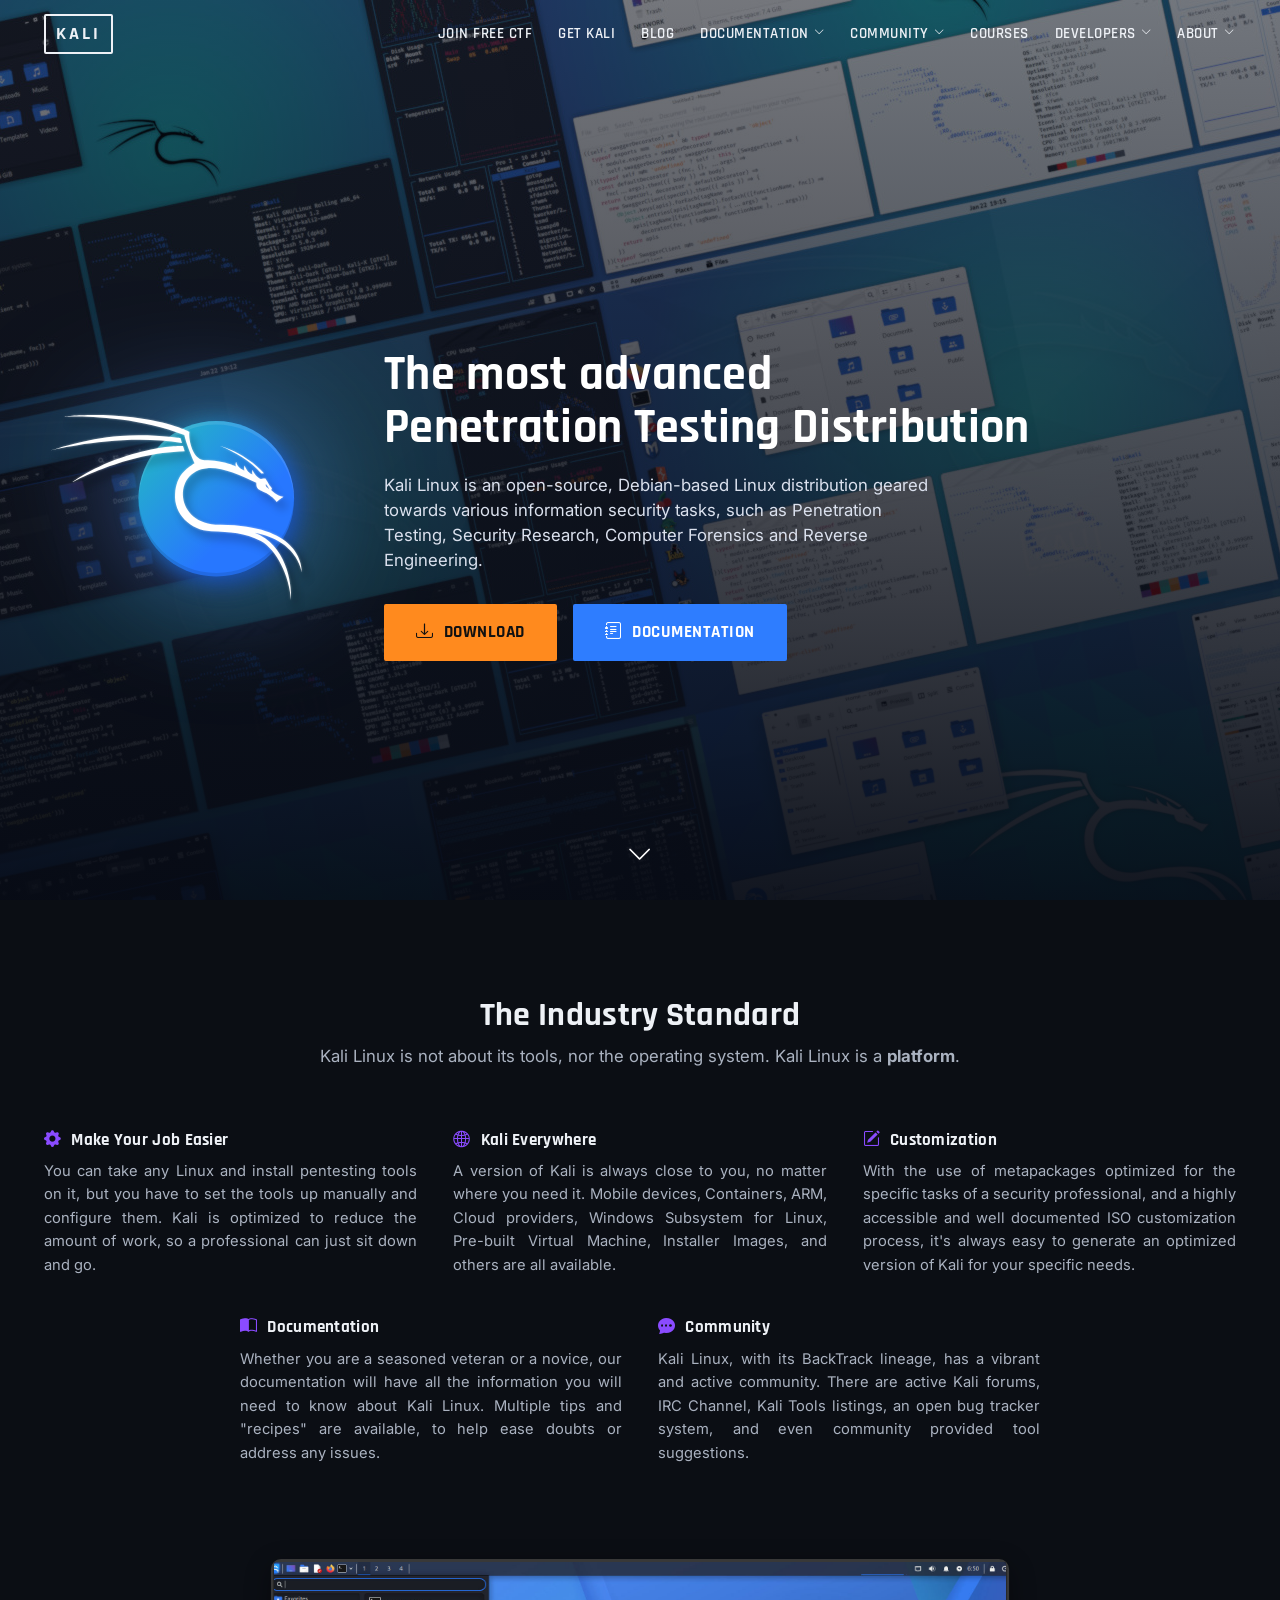
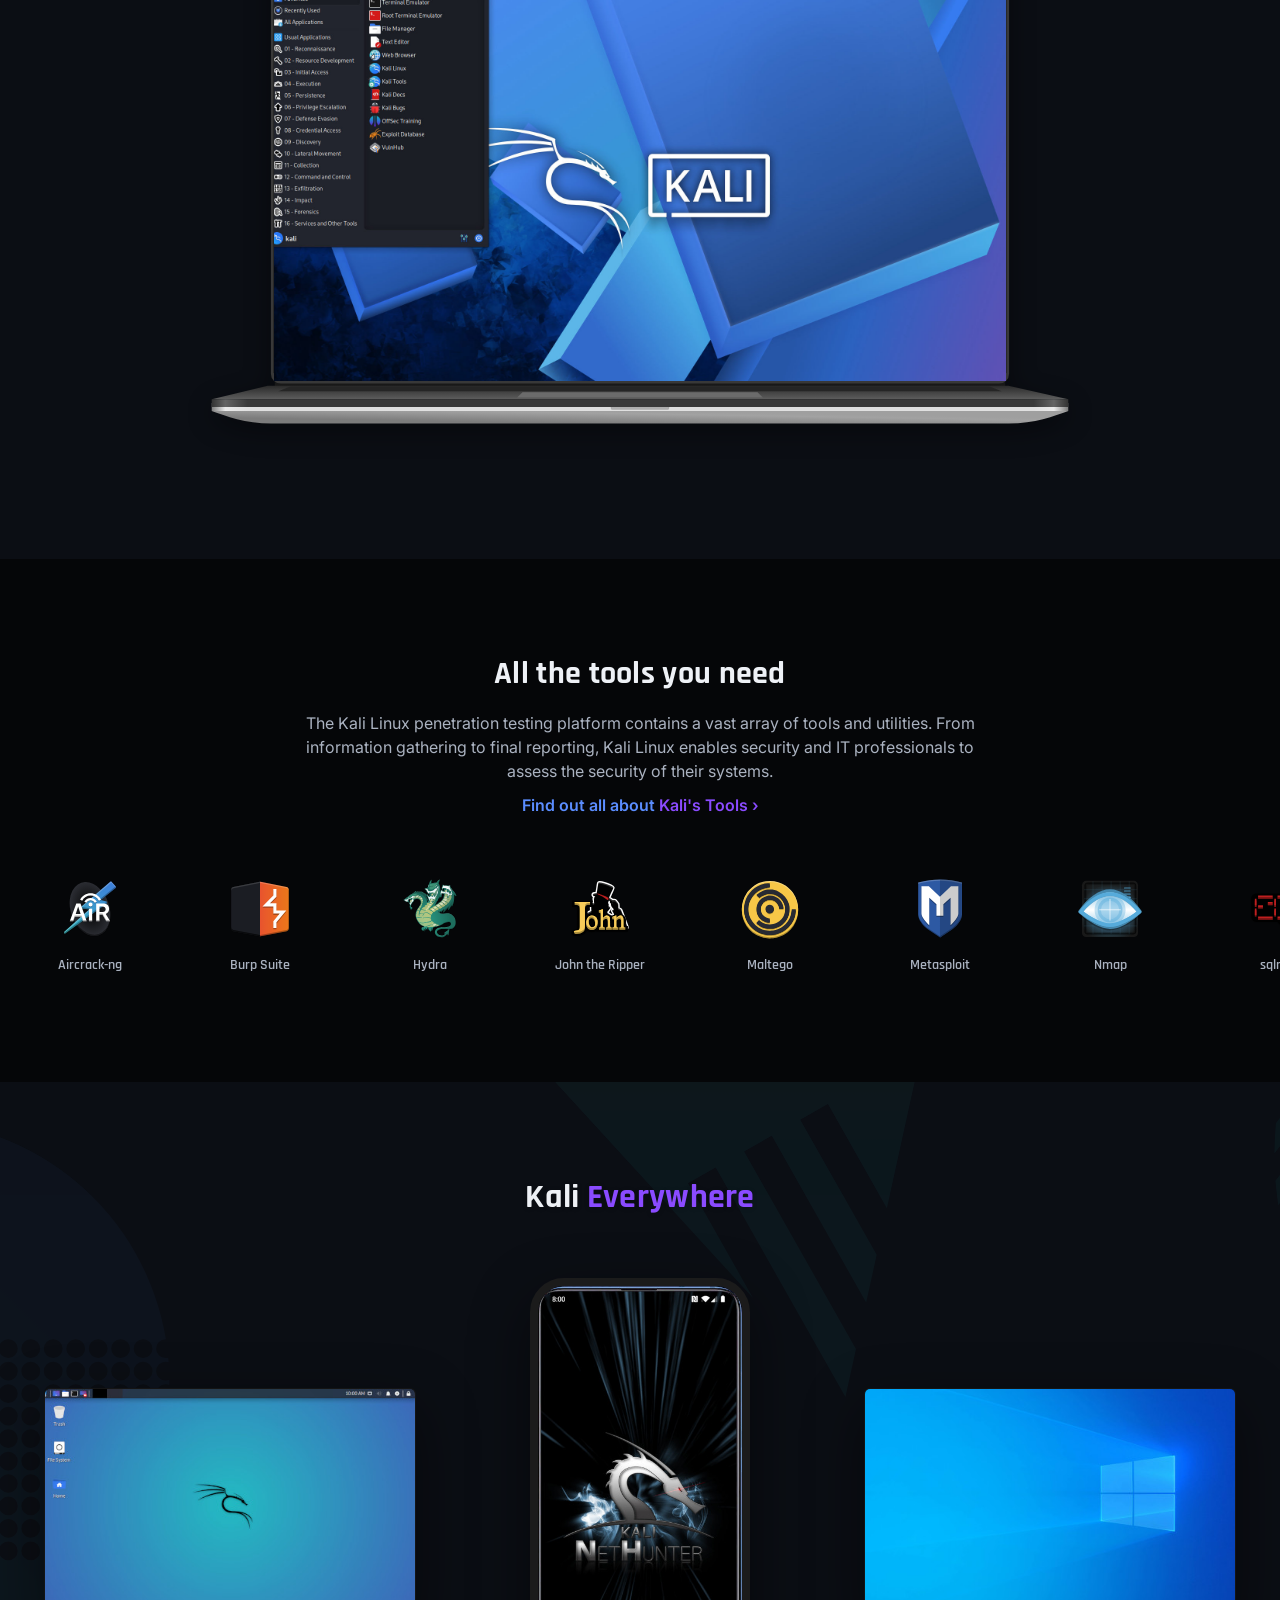
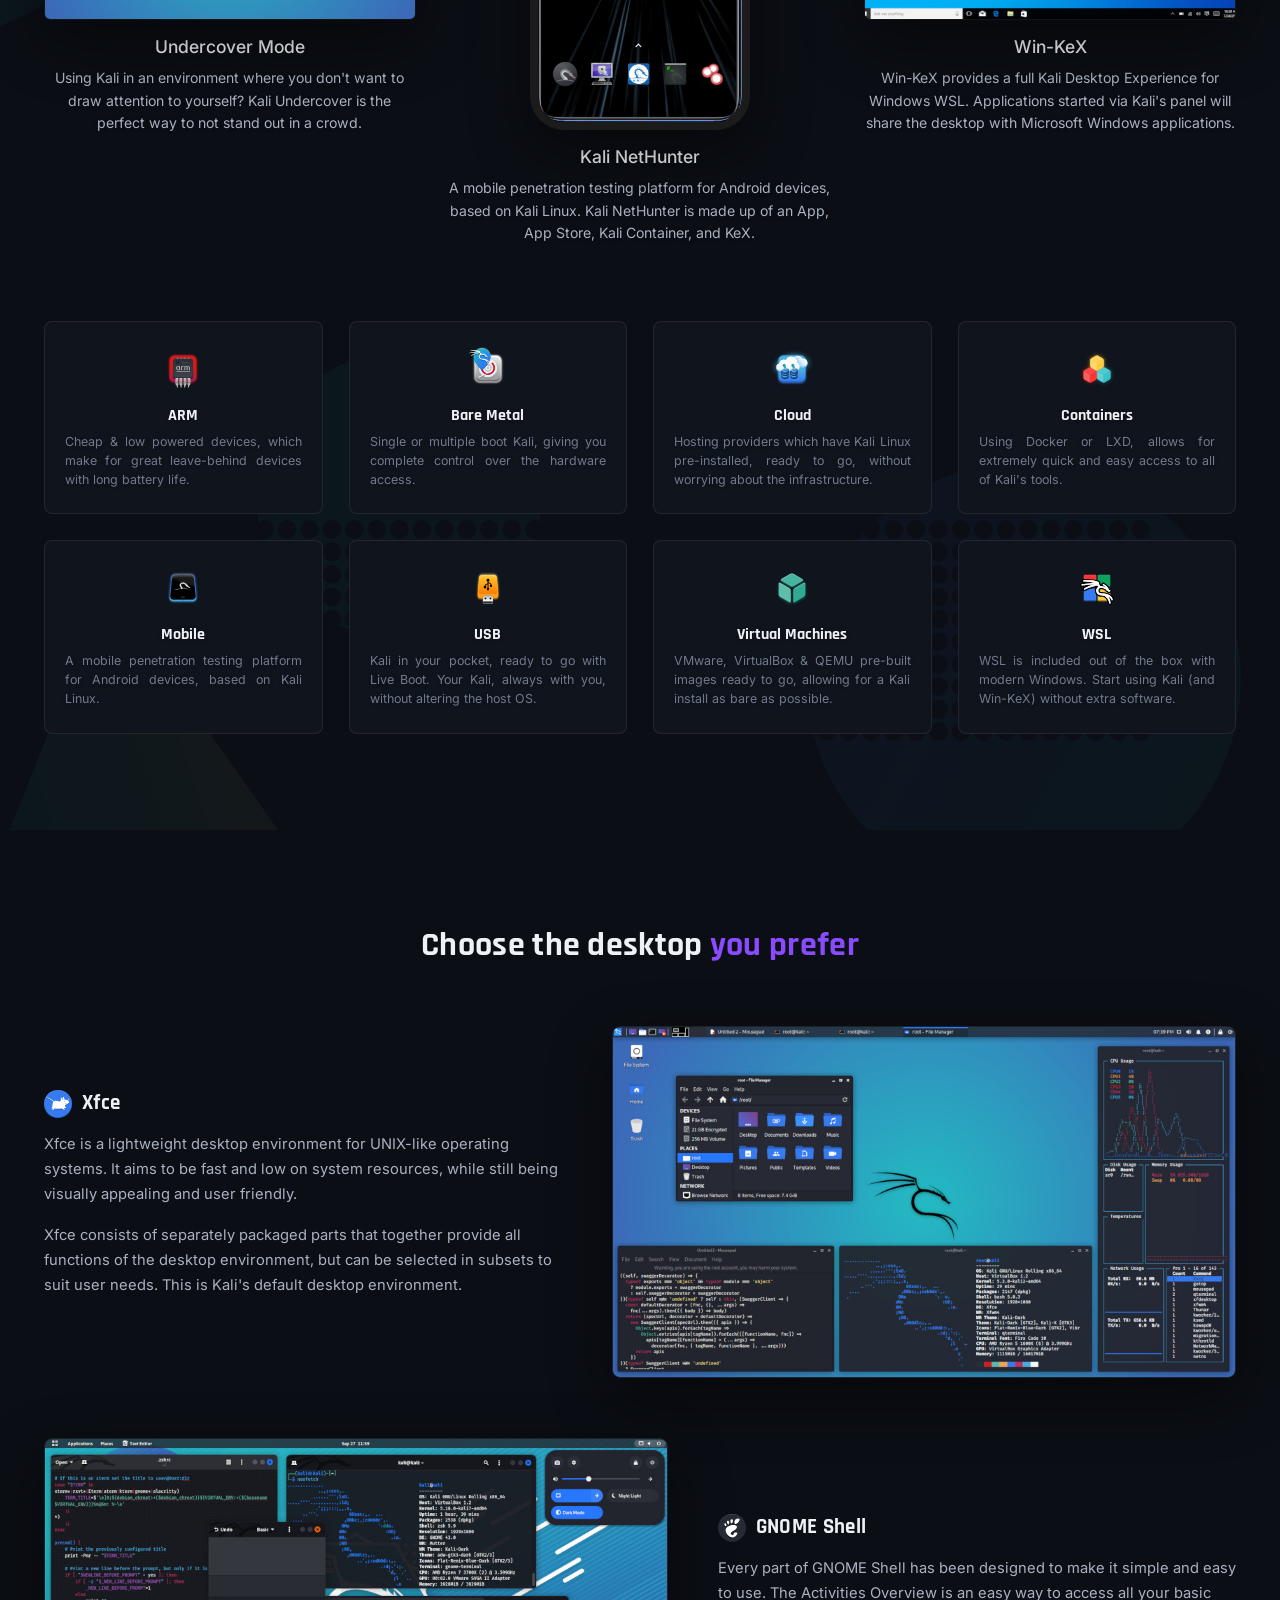
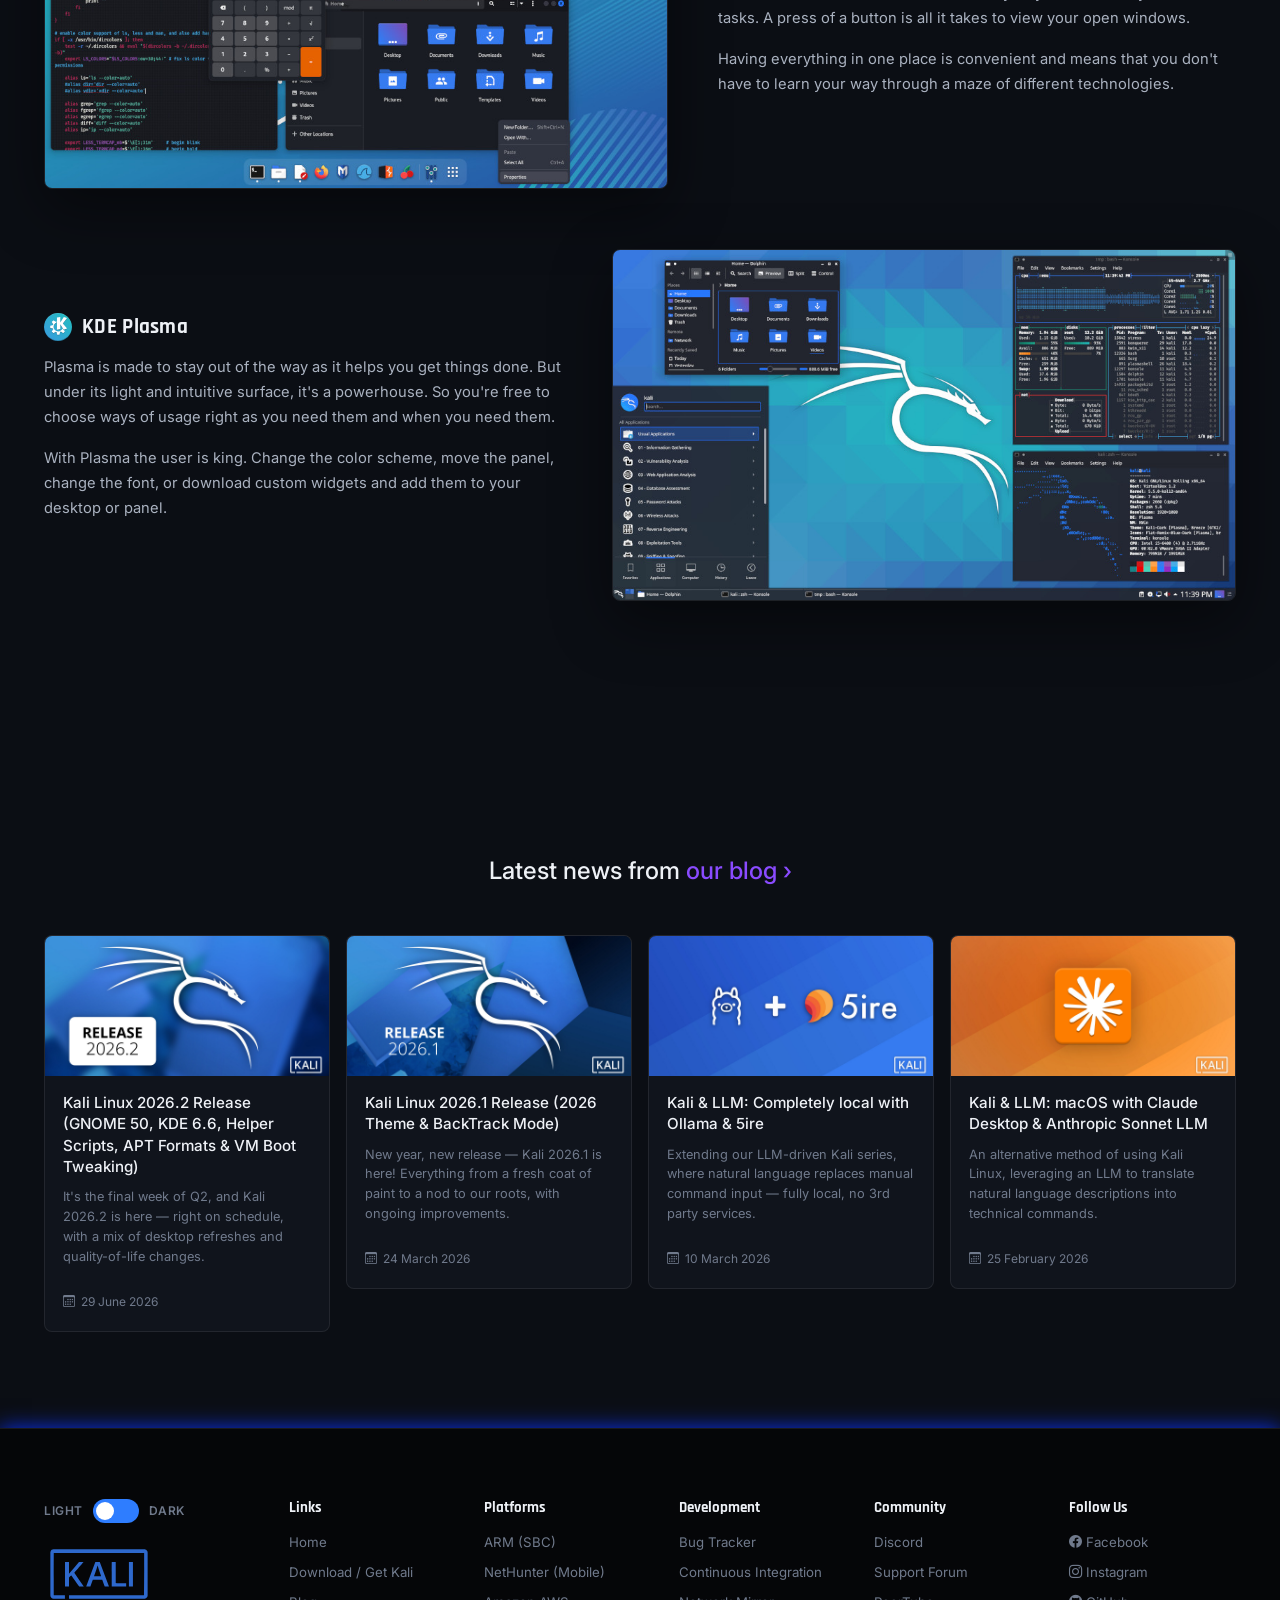
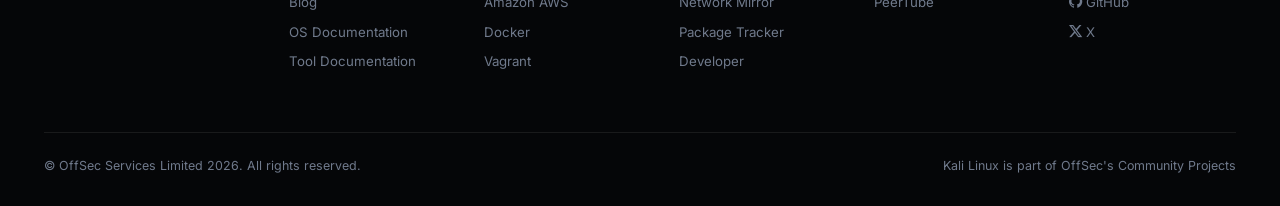
==== index.html @ b4f50ba1 "Add files via upload" ====
<!DOCTYPE html>
<html lang="en">
<head>
<meta charset="UTF-8">
<meta name="viewport" content="width=device-width, initial-scale=1.0">
<title>Kali Linux | Penetration Testing and Ethical Hacking Linux Distribution</title>

<!-- Bootstrap 5 grid + utilities (layout only — colors/effects are custom, see css/style.css) -->
<link href="vendor/bootstrap/css/bootstrap.min.css" rel="stylesheet">
<!-- Bootstrap icons for the small UI glyphs (chevrons, search, social) -->
<link rel="stylesheet" href="vendor/bootstrap-icons/bootstrap-icons.min.css">
<!-- our own stylesheet loads AFTER bootstrap so it can override it -->
<link rel="stylesheet" href="css/style.css">
<link rel="icon" href="images/kali-dragon-icon.svg">
</head>
<body>

<!-- =========================================================
     NAVBAR
     using bootstrap's navbar-expand-lg base + our own custom
     classes (kali-navbar) for the transparent -> solid on scroll
     behaviour and the hover dropdowns
========================================================= -->
<nav class="kali-navbar">
  <div class="container-x">
    <a href="index.html" class="kali-logo">KALI</a>

    <button class="navbar-toggle"><i class="bi bi-list"></i></button>

    <div class="kali-nav-links">
      <a href="#">JOIN FREE CTF</a>
      <a href="#">GET KALI</a>
      <a href="#">BLOG</a>

      <div class="nav-drop">
        <a href="#">DOCUMENTATION <i class="bi bi-chevron-down"></i></a>
        <div class="nav-drop-menu">
          <a href="#">Installation</a>
          <a href="#">General Use</a>
          <a href="#">Kali Tools</a>
          <a href="#">Troubleshooting</a>
          <a href="#">Development</a>
        </div>
      </div>

      <div class="nav-drop">
        <a href="#">COMMUNITY <i class="bi bi-chevron-down"></i></a>
        <div class="nav-drop-menu">
          <a href="#">Kali Forums</a>
          <a href="#">Bug Tracker</a>
          <a href="#">Discord</a>
          <a href="#">Blog</a>
        </div>
      </div>

      <a href="#">COURSES</a>

      <div class="nav-drop">
        <a href="#">DEVELOPERS <i class="bi bi-chevron-down"></i></a>
        <div class="nav-drop-menu">
          <a href="#">Git Repositories</a>
          <a href="#">Bug Tracker</a>
          <a href="developer.html">Meet the Developer</a>
        </div>
      </div>

      <div class="nav-drop">
        <a href="#">ABOUT <i class="bi bi-chevron-down"></i></a>
        <div class="nav-drop-menu">
          <a href="#">About Us</a>
          <a href="#">FAQ</a>
          <a href="developer.html">Developer</a>
        </div>
      </div>
    </div>
  </div>
</nav>

<!-- =========================================================
     HERO SECTION — home-banner.jpg as bg + floating dragon logo
========================================================= -->
<header class="hero">
  <div class="container-x hero-inner">
    <img src="images/kali-dragon-icon.svg" alt="Kali dragon" class="hero-dragon">
    <div class="hero-text">
      <h1>The most advanced<br>Penetration Testing Distribution</h1>
      <p>Kali Linux is an open-source, Debian-based Linux distribution geared towards various information security tasks, such as Penetration Testing, Security Research, Computer Forensics and Reverse Engineering.</p>
      <div class="hero-cta">
        <a href="#" class="btn-kali btn-download"><i class="bi bi-download"></i> DOWNLOAD</a>
        <a href="#" class="btn-kali btn-doc"><i class="bi bi-journal-text"></i> DOCUMENTATION</a>
      </div>
    </div>
  </div>
  <a href="#standard" class="hero-scroll"><i class="bi bi-chevron-down"></i></a>
</header>

<!-- =========================================================
     THE INDUSTRY STANDARD  (feature grid + laptop mockup)
========================================================= -->
<section class="standard-section section-pad" id="standard">
  <div class="container-x">
    <h2 class="standard-heading">The Industry Standard</h2>
    <p class="standard-sub">Kali Linux is not about its tools, nor the operating system. Kali Linux is a <strong>platform</strong>.</p>

    <!-- first row: 3 equal feature blocks (pure CSS grid — no bootstrap row here
         to avoid the two grid systems fighting each other) -->
    <div class="standard-grid-top">
      <div class="std-item">
        <h4><i class="bi bi-gear-fill"></i> Make Your Job Easier</h4>
        <p>You can take any Linux and install pentesting tools on it, but you have to set the tools up manually and configure them. Kali is optimized to reduce the amount of work, so a professional can just sit down and go.</p>
      </div>
      <div class="std-item">
        <h4><i class="bi bi-globe2"></i> Kali Everywhere</h4>
        <p>A version of Kali is always close to you, no matter where you need it. Mobile devices, Containers, ARM, Cloud providers, Windows Subsystem for Linux, Pre-built Virtual Machine, Installer Images, and others are all available.</p>
      </div>
      <div class="std-item">
        <h4><i class="bi bi-pencil-square"></i> Customization</h4>
        <p>With the use of metapackages optimized for the specific tasks of a security professional, and a highly accessible and well documented ISO customization process, it's always easy to generate an optimized version of Kali for your specific needs.</p>
      </div>
    </div>
    <!-- second row: the remaining 2 blocks, centered -->
    <div class="standard-grid-bottom">
      <div class="std-item">
        <h4><i class="bi bi-book-half"></i> Documentation</h4>
        <p>Whether you are a seasoned veteran or a novice, our documentation will have all the information you will need to know about Kali Linux. Multiple tips and "recipes" are available, to help ease doubts or address any issues.</p>
      </div>
      <div class="std-item">
        <h4><i class="bi bi-chat-dots-fill"></i> Community</h4>
        <p>Kali Linux, with its BackTrack lineage, has a vibrant and active community. There are active Kali forums, IRC Channel, Kali Tools listings, an open bug tracker system, and even community provided tool suggestions.</p>
      </div>
    </div>

    <!--
      LAPTOP MOCKUP:
      images/notebook.svg is the laptop frame (transparent screen hole).
      We overlay the real Kali menu screenshot (notebook-kali-2024.1.jpg)
      exactly inside that hole using percentages measured from the raw
      svg coordinates (see .laptop-screen in style.css for the math note).
    -->
    <div class="laptop-wrap">
      <div class="laptop-screen">
        <img src="images/notebook-kali-2024.1.jpg" alt="Kali Linux desktop menu">
      </div>
      <img src="images/notebook.svg" class="laptop-frame" alt="laptop frame">
    </div>
  </div>
</section>

<!-- =========================================================
     ALL THE TOOLS YOU NEED — hover-to-scroll tool strip
========================================================= -->
<section class="tools-section section-pad">
  <div class="container-x">
    <h2 >All the tools you need</h2>
    <p class="lead-text">The Kali Linux penetration testing platform contains a vast array of tools and utilities. From information gathering to final reporting, Kali Linux enables security and IT professionals to assess the security of their systems.</p>
    <a href="#" class="tools-cta">Find out all about <span class="text-purple">Kali's Tools ›</span></a>
  </div>

  <!-- move your mouse left/right over this strip -> track pans (see script.js part 4) -->
  <div class="tools-track-outer">
    <div class="tools-track" id="toolsTrack">
      <div class="tool-item"><img src="images/tool-logo-aircrack-ng.svg" alt="Aircrack-ng"><span>Aircrack-ng</span></div>
      <div class="tool-item"><img src="images/tool-logo-burp.svg" alt="Burp Suite"><span>Burp Suite</span></div>
      <div class="tool-item"><img src="images/tool-logo-hydra.svg" alt="Hydra"><span>Hydra</span></div>
      <div class="tool-item"><img src="images/tool-logo-john.svg" alt="John the Ripper"><span>John the Ripper</span></div>
      <div class="tool-item"><img src="images/tool-logo-maltego.svg" alt="Maltego"><span>Maltego</span></div>
      <div class="tool-item"><img src="images/tool-logo-metasploit.svg" alt="Metasploit"><span>Metasploit</span></div>
      <div class="tool-item"><img src="images/tool-logo-nmap.svg" alt="Nmap"><span>Nmap</span></div>
      <div class="tool-item"><img src="images/tool-logo-sqlmap.svg" alt="sqlmap"><span>sqlmap</span></div>
      <div class="tool-item"><img src="images/tool-logo-wireshark.svg" alt="Wireshark"><span>Wireshark</span></div>
      <div class="tool-item"><img src="images/tool-logo-responder.svg" alt="Responder"><span>Responder</span></div>
      <div class="tool-item"><img src="images/tool-logo-netexec.svg" alt="NetExec"><span>NetExec</span></div>
      <div class="tool-item"><img src="images/tool-logo-ffuf.svg" alt="ffuf"><span>ffuf</span></div>
      <div class="tool-item"><img src="images/tool-logo-starkiller.svg" alt="Starkiller"><span>Starkiller</span></div>
      <div class="tool-item"><img src="images/tool-logo-powershell-empire.svg" alt="PowerShell Empire"><span>Empire</span></div>
    </div>
  </div>
</section>

<!-- =========================================================
     KALI EVERYWHERE — crossfading screenshots = "video" feel
========================================================= -->
<section class="everywhere-section section-pad">
  <div class="container-x">
    <h2 class="everywhere-heading">Kali <span class="text-purple">Everywhere</span></h2>

    <div class="everywhere-row">
      <div class="everywhere-side">
        <div class="everywhere-frame" data-fade-group>
          <img class="fade-img active" src="images/kali-desktop-undercover-normal.jpg" alt="Undercover mode">
          <img class="fade-img" src="images/kali-desktop-undercover-normal-menu1.jpg" alt="Undercover mode menu">
          <img class="fade-img" src="images/kali-desktop-undercover-window-files.jpg" alt="Undercover mode files">
        </div>
        <h5>Undercover Mode</h5>
        <p>Using Kali in an environment where you don't want to draw attention to yourself? Kali Undercover is the perfect way to not stand out in a crowd.</p>
      </div>

      <div class="everywhere-side">
        <div class="phone-frame" data-fade-group>
          <img class="fade-img active" src="images/nethunter-phone.jpg" alt="Kali NetHunter">
          <img class="fade-img" src="images/nethunter-terminal.jpg" alt="Kali NetHunter terminal">
          <img class="fade-img" src="images/nethunter-desktop.jpg" alt="Kali NetHunter desktop">
        </div>
        <h5>Kali NetHunter</h5>
        <p>A mobile penetration testing platform for Android devices, based on Kali Linux. Kali NetHunter is made up of an App, App Store, Kali Container, and KeX.</p>
      </div>

      <div class="everywhere-side">
        <div class="everywhere-frame" data-fade-group>
          <img class="fade-img active" src="images/kali-winkex-desktop.jpg" alt="Win-KeX desktop">
          <img class="fade-img" src="images/kali-winkex-menu.jpg" alt="Win-KeX menu">
          <img class="fade-img" src="images/kali-winkex-terminal.jpg" alt="Win-KeX terminal">
        </div>
        <h5>Win-KeX</h5>
        <p>Win-KeX provides a full Kali Desktop Experience for Windows WSL. Applications started via Kali's panel will share the desktop with Microsoft Windows applications.</p>
      </div>
    </div>

    <!-- platform icon grid -->
    <div class="platform-grid">
      <div class="platform-card">
        <img src="images/kali-everywhere-arm.svg" alt="ARM"><h6>ARM</h6>
        <p>Cheap & low powered devices, which make for great leave-behind devices with long battery life.</p>
      </div>
      <div class="platform-card">
        <img src="images/kali-everywhere-installerimages.svg" alt="Bare Metal"><h6>Bare Metal</h6>
        <p>Single or multiple boot Kali, giving you complete control over the hardware access.</p>
      </div>
      <div class="platform-card">
        <img src="images/kali-everywhere-cloud.svg" alt="Cloud"><h6>Cloud</h6>
        <p>Hosting providers which have Kali Linux pre-installed, ready to go, without worrying about the infrastructure.</p>
      </div>
      <div class="platform-card">
        <img src="images/kali-everywhere-container.svg" alt="Containers"><h6>Containers</h6>
        <p>Using Docker or LXD, allows for extremely quick and easy access to all of Kali's tools.</p>
      </div>
      <div class="platform-card">
        <img src="images/kali-everywhere-mobile.svg" alt="Mobile"><h6>Mobile</h6>
        <p>A mobile penetration testing platform for Android devices, based on Kali Linux.</p>
      </div>
      <div class="platform-card">
        <img src="images/kali-everywhere-usb.svg" alt="USB"><h6>USB</h6>
        <p>Kali in your pocket, ready to go with Live Boot. Your Kali, always with you, without altering the host OS.</p>
      </div>
      <div class="platform-card">
        <img src="images/kali-everywhere-vm.svg" alt="Virtual Machines"><h6>Virtual Machines</h6>
        <p>VMware, VirtualBox & QEMU pre-built images ready to go, allowing for a Kali install as bare as possible.</p>
      </div>
      <div class="platform-card">
        <img src="images/kali-everywhere-wsl.svg" alt="WSL"><h6>WSL</h6>
        <p>WSL is included out of the box with modern Windows. Start using Kali (and Win-KeX) without extra software.</p>
      </div>
    </div>
  </div>
</section>

<!-- =========================================================
     CHOOSE THE DESKTOP YOU PREFER
========================================================= -->
<section class="desktop-section section-pad">
  <div class="container-x">
    <h2 class="desktop-heading">Choose the desktop <span class="text-purple">you prefer</span></h2>

    <div class="desktop-row">
      <div class="desktop-text">
        <h4><img src="images/logo-xfce.svg" alt="Xfce"> Xfce</h4>
        <p>Xfce is a lightweight desktop environment for UNIX-like operating systems. It aims to be fast and low on system resources, while still being visually appealing and user friendly.</p>
        <p>Xfce consists of separately packaged parts that together provide all functions of the desktop environment, but can be selected in subsets to suit user needs. This is Kali's default desktop environment.</p>
      </div>
      <div class="desktop-shot"><img src="images/kali-desktop-xfce.jpg" alt="Xfce desktop"></div>
    </div>

    <div class="desktop-row reverse">
      <div class="desktop-text">
        <h4><img src="images/logo-gnome.svg" alt="GNOME"> GNOME Shell</h4>
        <p>Every part of GNOME Shell has been designed to make it simple and easy to use. The Activities Overview is an easy way to access all your basic tasks. A press of a button is all it takes to view your open windows.</p>
        <p>Having everything in one place is convenient and means that you don't have to learn your way through a maze of different technologies.</p>
      </div>
      <div class="desktop-shot"><img src="images/kali-desktop-gnome.jpg" alt="GNOME desktop"></div>
    </div>

    <div class="desktop-row">
      <div class="desktop-text">
        <h4><img src="images/logo-kde.svg" alt="KDE"> KDE Plasma</h4>
        <p>Plasma is made to stay out of the way as it helps you get things done. But under its light and intuitive surface, it's a powerhouse. So you're free to choose ways of usage right as you need them and when you need them.</p>
        <p>With Plasma the user is king. Change the color scheme, move the panel, change the font, or download custom widgets and add them to your desktop or panel.</p>
      </div>
      <div class="desktop-shot"><img src="images/kali-desktop-kde.jpg" alt="KDE desktop"></div>
    </div>
  </div>
</section>

<!-- =========================================================
     LATEST NEWS FROM BLOG
========================================================= -->
<section class="blog-section section-pad">
  <div class="container-x">
    <p class="blog-heading">Latest news from <a href="#" class="text-purple">our blog ›</a></p>

    <div class="row g-3">
      <div class="col-6 col-lg-3">
        <div class="blog-card">
          <img src="images/blog/blog-release-2026-2.jpg" alt="Kali 2026.2 Release">
          <div class="blog-card-body">
            <h6><a href="#">Kali Linux 2026.2 Release (GNOME 50, KDE 6.6, Helper Scripts, APT Formats & VM Boot Tweaking)</a></h6>
            <p>It's the final week of Q2, and Kali 2026.2 is here — right on schedule, with a mix of desktop refreshes and quality-of-life changes.</p>
            <div class="blog-date"><i class="bi bi-calendar3"></i> 29 June 2026</div>
          </div>
        </div>
      </div>
      <div class="col-6 col-lg-3">
        <div class="blog-card">
          <img src="images/blog/blog-release-2026-1.jpg" alt="Kali 2026.1 Release">
          <div class="blog-card-body">
            <h6><a href="#">Kali Linux 2026.1 Release (2026 Theme & BackTrack Mode)</a></h6>
            <p>New year, new release — Kali 2026.1 is here! Everything from a fresh coat of paint to a nod to our roots, with ongoing improvements.</p>
            <div class="blog-date"><i class="bi bi-calendar3"></i> 24 March 2026</div>
          </div>
        </div>
      </div>
      <div class="col-6 col-lg-3">
        <div class="blog-card">
          <img src="images/blog/blog-llm-ollama.jpg" alt="Kali & LLM Ollama & 5ire">
          <div class="blog-card-body">
            <h6><a href="#">Kali & LLM: Completely local with Ollama & 5ire</a></h6>
            <p>Extending our LLM-driven Kali series, where natural language replaces manual command input — fully local, no 3rd party services.</p>
            <div class="blog-date"><i class="bi bi-calendar3"></i> 10 March 2026</div>
          </div>
        </div>
      </div>
      <div class="col-6 col-lg-3">
        <div class="blog-card">
          <img src="images/blog/blog-llm-claude.jpg" alt="Kali & LLM Claude Desktop">
          <div class="blog-card-body">
            <h6><a href="#">Kali & LLM: macOS with Claude Desktop & Anthropic Sonnet LLM</a></h6>
            <p>An alternative method of using Kali Linux, leveraging an LLM to translate natural language descriptions into technical commands.</p>
            <div class="blog-date"><i class="bi bi-calendar3"></i> 25 February 2026</div>
          </div>
        </div>
      </div>
    </div>
  </div>
</section>

<!-- =========================================================
     FOOTER
========================================================= -->
<footer class="kali-footer">
  <div class="container-x">
    <div class="footer-grid">
      <div class="footer-col footer-col-brand">
        <div class="theme-switch-row">
          <span>LIGHT</span>
          <label class="switch">
            <input type="checkbox" id="themeToggle">
            <span class="slider"></span>
          </label>
          <span>DARK</span>
        </div>
        <img src="images/kali-logo.svg" alt="Kali Linux" style="width:110px;opacity:.85">
      </div>

      <div class="footer-col">
        <h6>Links</h6>
        <a href="index.html">Home</a>
        <a href="#">Download / Get Kali</a>
        <a href="#">Blog</a>
        <a href="#">OS Documentation</a>
        <a href="#">Tool Documentation</a>
      </div>
      <div class="footer-col">
        <h6>Platforms</h6>
        <a href="#">ARM (SBC)</a>
        <a href="#">NetHunter (Mobile)</a>
        <a href="#">Amazon AWS</a>
        <a href="#">Docker</a>
        <a href="#">Vagrant</a>
      </div>
      <div class="footer-col">
        <h6>Development</h6>
        <a href="#">Bug Tracker</a>
        <a href="#">Continuous Integration</a>
        <a href="#">Network Mirror</a>
        <a href="#">Package Tracker</a>
        <a href="developer.html">Developer</a>
      </div>
      <div class="footer-col">
        <h6>Community</h6>
        <a href="#">Discord</a>
        <a href="#">Support Forum</a>
        <a href="#">PeerTube</a>
      </div>
      <div class="footer-col">
        <h6>Follow Us</h6>
        <a href="#"><i class="bi bi-facebook"></i> Facebook</a>
        <a href="#"><i class="bi bi-instagram"></i> Instagram</a>
        <a href="#"><i class="bi bi-github"></i> GitHub</a>
        <a href="#"><i class="bi bi-twitter-x"></i> X</a>
      </div>
    </div>

    <div class="footer-bottom">
      <span>&copy; OffSec Services Limited 2026. All rights reserved.</span>
      <span>Kali Linux is part of OffSec's Community Projects</span>
    </div>
  </div>
</footer>

<button class="back-to-top" id="backToTop"><i class="bi bi-arrow-up"></i></button>

<script src="vendor/bootstrap/js/bootstrap.bundle.min.js"></script>
<script src="js/script.js"></script>
</body>
</html>
---- css/style.css ----
/* ==========================================================================
   KALI LINUX WEBSITE CLONE — STYLESHEET
   Author: Umer Qureshi | MUET Computer Systems Engineering
   Notes: All colors are CSS variables so the light/dark theme toggle in the
   footer can flip the whole site instantly. Search "THEME" to see the swap.
   ========================================================================== */

/* ---------- Google Fonts ---------- */
@import url('https://fonts.googleapis.com/css2?family=Rajdhani:wght@500;600;700&family=Inter:wght@400;500;600;700&display=swap');

/* ---------- THEME: dark (default, matches the real Kali site) ---------- */
:root {
  --bg-0: #050608;
  /* deepest background (tools / footer) */
  --bg-1: #0b0e14;
  /* base page background */
  --bg-2: #10141c;
  /* card / panel background */
  --bg-3: #171c26;
  /* raised card background */
  --border: rgba(255, 255, 255, .08);
  --text-1: #eef1f6;
  --text-2: #aab2c0;
  --text-3: #707a8c;
  --accent-purple: #8a4bff;
  --accent-purple-2: #5b2bd6;
  --accent-blue: #2e7dff;
  --accent-orange: #ff8a1e;
  --link: #5b8dff;
  --hero-overlay: linear-gradient(180deg, rgba(6, 10, 20, .55) 0%, rgba(6, 10, 20, .75) 55%, rgba(6, 10, 20, .95) 100%);
  --shadow-soft: 0 20px 60px rgba(0, 0, 0, .45);
  --toggle-bg: #2e7dff;
}

/* ---------- THEME: light ---------- */
[data-theme="light"] {
  --bg-0: #ffffff;
  --bg-1: #f5f6f9;
  --bg-2: #ffffff;
  --bg-3: #eef0f5;
  --border: rgba(10, 12, 20, .09);
  --text-1: #12141a;
  --text-2: #454c5c;
  --text-3: #767f92;
  --accent-purple: #7136e0;
  --accent-purple-2: #5b2bd6;
  --accent-blue: #1a63e0;
  --accent-orange: #e0730a;
  --link: #1a63e0;
  --hero-overlay: linear-gradient(180deg, rgba(20, 30, 55, .35) 0%, rgba(20, 30, 55, .55) 55%, rgba(245, 246, 249, 1) 100%);
  --shadow-soft: 0 20px 50px rgba(20, 30, 60, .12);
  --toggle-bg: #c7cbd6;
}

* {
  box-sizing: border-box;
}

html {
  scroll-behavior: smooth;
}

body {
  margin: 0;
  background: var(--bg-1);
  color: var(--text-1);
  font-family: 'Inter', system-ui, sans-serif;
  overflow-x: hidden;
  transition: background .35s ease, color .35s ease;
}

h1,
h2,
h3,
h4,
.brand-font {
  font-family: 'Rajdhani', sans-serif;
  font-weight: 700;
  letter-spacing: .3px;
}

a {
  color: var(--link);
  text-decoration: none;
}

a:hover {
  color: var(--accent-purple);
}

img {
  max-width: 100%;
  display: block;
}

.container-x {
  width: 100%;
  max-width: 1240px;
  margin: 0 auto;
  padding: 0 24px;
}

.text-purple {
  color: var(--accent-purple);
}

.section-pad {
  padding: 96px 0;
}

@media(max-width:768px) {
  .section-pad {
    padding: 56px 0;
  }
}

/* ---------- Buttons ---------- */
.btn-kali {
  display: inline-flex;
  align-items: center;
  gap: 10px;
  padding: 14px 30px;
  font-family: 'Rajdhani', sans-serif;
  font-weight: 700;
  font-size: 1.05rem;
  letter-spacing: .5px;
  border-radius: 2px;
  border: 2px solid transparent;
  cursor: pointer;
  transition: transform .2s ease, box-shadow .2s ease, background .2s ease, color .2s ease;
}

.btn-kali:active {
  transform: translateY(1px);
}

.btn-download {
  background: var(--accent-orange);
  border-color: var(--accent-orange);
  color: #111;
}

.btn-download:hover {
  background: transparent;
  color: var(--accent-orange);
  box-shadow: 0 0 0 2px var(--accent-orange) inset;
}

.btn-doc {
  background: var(--accent-blue);
  border-color: var(--accent-blue);
  color: #fff;
}

.btn-doc:hover {
  background: transparent;
  color: var(--accent-blue);
  box-shadow: 0 0 0 2px var(--accent-blue) inset;
}

/* ==========================================================================
   NAVBAR
   ========================================================================== */
.kali-navbar {
  position: fixed;
  top: 0;
  left: 0;
  right: 0;
  z-index: 1000;
  padding: 14px 0;
  background: transparent;
  transition: background .3s ease, padding .3s ease, box-shadow .3s ease;
}

.kali-navbar.scrolled {
  background: var(--bg-2);
  padding: 8px 0;
  box-shadow: 0 2px 18px rgba(0, 0, 0, .25);
  border-bottom: 1px solid var(--border);
}

.kali-navbar .container-x {
  display: flex;
  align-items: center;
  gap: 28px;
}

.kali-logo {
  border: 2px solid var(--text-1);
  border-radius: 2px;
  padding: 4px 10px;
  font-family: 'Rajdhani', sans-serif;
  font-weight: 700;
  font-size: 1.15rem;
  letter-spacing: 3px;
  color: var(--text-1);
  flex-shrink: 0;
}

.kali-nav-links {
  display: flex;
  align-items: center;
  gap: 22px;
  margin-left: auto;
  flex-wrap: nowrap;
}

.kali-nav-links a {
  color: var(--text-1);
  font-family: 'Rajdhani', sans-serif;
  font-weight: 600;
  font-size: .92rem;
  letter-spacing: .5px;
  white-space: nowrap;
  display: flex;
  align-items: center;
  gap: 5px;
  padding: 6px 2px;
  position: relative;
}

.kali-nav-links a:hover {
  color: var(--accent-purple);
}

.kali-nav-links a i {
  font-size: .65rem;
  transition: transform .2s;
}

.nav-drop {
  position: relative;
}

.nav-drop-menu {
  position: absolute;
  top: 130%;
  left: 0;
  min-width: 190px;
  background: var(--bg-3);
  border: 1px solid var(--border);
  border-radius: 6px;
  box-shadow: var(--shadow-soft);
  padding: 8px;
  opacity: 0;
  visibility: hidden;
  transform: translateY(6px);
  transition: opacity .18s ease, transform .18s ease, visibility .18s;
  z-index: 50;
}

.nav-drop:hover .nav-drop-menu {
  opacity: 1;
  visibility: visible;
  transform: translateY(0);
}

.nav-drop:hover>a i {
  transform: rotate(180deg);
}

.nav-drop-menu a {
  display: block;
  padding: 8px 10px;
  border-radius: 4px;
  font-size: .85rem;
}

.nav-drop-menu a:hover {
  background: var(--bg-2);
}

.navbar-toggle {
  display: none;
  background: none;
  border: 0;
  color: var(--text-1);
  font-size: 1.4rem;
  margin-left: auto;
}

@media(max-width:1100px) {
  .kali-nav-links {
    position: fixed;
    top: 0;
    right: -320px;
    height: 100vh;
    width: 290px;
    background: var(--bg-2);
    flex-direction: column;
    align-items: flex-start;
    padding: 90px 24px 24px;
    gap: 6px;
    transition: right .3s ease;
    box-shadow: -10px 0 30px rgba(0, 0, 0, .4);
    overflow-y: auto;
  }

  .kali-nav-links.open {
    right: 0;
  }

  .kali-nav-links a {
    width: 100%;
    padding: 10px 0;
    border-bottom: 1px solid var(--border);
  }

  .nav-drop-menu {
    position: static;
    opacity: 1;
    visibility: visible;
    transform: none;
    display: none;
    box-shadow: none;
    border: 0;
    background: var(--bg-1);
    margin: 4px 0;
  }

  .nav-drop.open .nav-drop-menu {
    display: block;
  }

  .navbar-toggle {
    display: block;
  }
}

/* ==========================================================================
   HERO
   ========================================================================== */
.hero {
  position: relative;
  min-height: 100vh;
  display: flex;
  align-items: center;
  background: url('../images/home-banner.jpg') center/cover no-repeat;
  padding-top: 110px;
}

.hero::before {
  content: "";
  position: absolute;
  inset: 0;
  background: var(--hero-overlay);
}

.hero-inner {
  position: relative;
  z-index: 2;
  display: flex;
  align-items: center;
  gap: 60px;
  width: 100%;
}

.hero-dragon {
  width: 280px;
  height: 280px;
  flex-shrink: 0;
  filter: drop-shadow(0 0 60px rgba(90, 150, 255, .55));
  animation: dragonFloat 6s ease-in-out infinite;
}

@keyframes dragonFloat {

  0%,
  100% {
    transform: translateY(0);
  }

  50% {
    transform: translateY(-14px);
  }
}

.hero-text h1 {
  color: #fff;
  font-size: 3rem;
  line-height: 1.1;
  margin: 0 0 18px;
}

[data-theme="light"] .hero-text h1 {
  color: #fff;
}

.hero-text p {
  color: #dbe1ee;
  font-size: 1.05rem;
  max-width: 560px;
  margin-bottom: 30px;
}

.hero-cta {
  display: flex;
  gap: 16px;
  flex-wrap: wrap;
}

.hero-scroll {
  position: absolute;
  bottom: 26px;
  left: 50%;
  transform: translateX(-50%);
  color: #fff;
  font-size: 1.6rem;
  animation: bounceDown 2s infinite;
  z-index: 2;
}

@keyframes bounceDown {

  0%,
  100% {
    transform: translate(-50%, 0);
  }

  50% {
    transform: translate(-50%, 10px);
  }
}

@media(max-width:900px) {
  .hero-inner {
    flex-direction: column;
    text-align: center;
    gap: 24px;
  }

  .hero-dragon {
    width: 170px;
    height: 170px;
  }

  .hero-text h1 {
    font-size: 2.1rem;
  }

  .hero-text p {
    margin-left: auto;
    margin-right: auto;
  }

  .hero-cta {
    justify-content: center;
  }
}

/* ==========================================================================
   INDUSTRY STANDARD + LAPTOP MOCKUP
   ========================================================================== */
.standard-section {
  background: var(--bg-1);
}

.standard-heading {
  text-align: center;
  font-size: 2.1rem;
  margin-bottom: 8px;
}

.standard-sub {
  text-align: center;
  color: var(--text-2);
  max-width: 720px;
  margin: 0 auto 60px;
  font-size: 1.05rem;
}

.standard-grid-top {
  display: grid;
  grid-template-columns: repeat(3, 1fr);
  gap: 40px 36px;
  margin-bottom: 40px;
}

.standard-grid-bottom {
  display: grid;
  grid-template-columns: repeat(2, 1fr);
  gap: 40px 36px;
  max-width: 800px;
  margin: 0 auto 70px;
}

.std-item h4 {
  display: flex;
  align-items: center;
  gap: 10px;
  font-size: 1.05rem;
  margin-bottom: 10px;
  color: var(--text-1);
}

.std-item h4 i {
  color: var(--accent-purple);
}

.std-item p {
  color: var(--text-2);
  font-size: .92rem;
  line-height: 1.6;
  text-align: justify;
  margin: 0;
}

@media(max-width:900px) {
  .standard-grid-top {
    grid-template-columns: 1fr 1fr;
  }
}

@media(max-width:600px) {

  .standard-grid-top,
  .standard-grid-bottom {
    grid-template-columns: 1fr;
  }
}

/* --- The laptop mockup: an SVG frame with the screenshot masked exactly
       into the screen area (coordinates measured from the source SVG) --- */
.laptop-wrap {
  position: relative;
  width: 100%;
  max-width: 920px;
  margin: 0 auto;
  aspect-ratio: 1457/835.71;
}

/* the raw SVG draws its screen rect with a solid (black) fill, so our
   screenshot has to sit ABOVE the frame image, clipped to the exact same
   rectangle, rather than behind it */
.laptop-frame {
  position: absolute;
  inset: 0;
  width: 100%;
  height: 100%;
  z-index: 2;
  pointer-events: none;
}

.laptop-screen {
  position: absolute;
  z-index: 3;
  left: 10.185%;
  top: 5.14%;
  width: 79.63%;
  height: 79.24%;
  overflow: hidden;
  background: #000;
  border-radius: 2px 2px 0 0;
}

.laptop-screen img {
  width: 100%;
  height: 100%;
  object-fit: cover;
  object-position: top;
}

/* ==========================================================================
   TOOLS SECTION — cursor-driven horizontal scroll
   ========================================================================== */
.tools-section {
  background: var(--bg-0);
  text-align: center;
}

.tools-section h2 {
  font-size: 2rem;
  margin-bottom: 18px;
}

.tools-section p.lead-text {
  color: var(--text-2);
  max-width: 700px;
  margin: 0 auto 10px;
}

.tools-cta {
  display: inline-block;
  margin-bottom: 50px;
  font-weight: 600;
}

.tools-track-outer {
  overflow: hidden;
  position: relative;
  cursor: grab;
}

.tools-track {
  display: flex;
  gap: 70px;
  padding: 10px 40px;
  width: max-content;
  transition: transform .25s ease-out;
}

.tool-item {
  display: flex;
  flex-direction: column;
  align-items: center;
  gap: 14px;
  width: 100px;
  flex-shrink: 0;
}

.tool-item img {
  width: 64px;
  height: 64px;
  object-fit: contain;
  filter: grayscale(15%);
  transition: transform .25s ease;
}

.tool-item:hover img {
  transform: translateY(-6px) scale(1.08);
}

.tool-item span {
  color: var(--text-2);
  font-size: .85rem;
  font-family: 'Rajdhani', sans-serif;
  font-weight: 600;
}

/* ==========================================================================
   KALI EVERYWHERE
   ========================================================================== */
.everywhere-section {
background: url(/images/neon-background.svg);
  background-size: cover;
    background-position: 50%;
    text-shadow: 0 1px 5px rgba(0, 0, 0, .2);
}

.everywhere-heading {
  text-align: center;
  font-size: 2.1rem;
  margin-bottom: 60px;
}

.everywhere-row {
  display: grid;
  grid-template-columns: 1fr 1.1fr 1fr;
  gap: 20px;
  align-items: center;
  margin-bottom: 60px;
}

.everywhere-side {
  text-align: center;
}

.everywhere-side h5 {
  margin: 16px 0 10px;
  font-size: 1.1rem;
}

.everywhere-side p {
  color: var(--text-2);
  font-size: .88rem;
  line-height: 1.6;
}

.everywhere-frame {
  border: 1px solid var(--border);
  border-radius: 6px;
  overflow: hidden;
  background: #000;
  aspect-ratio: 16/10;
  position: relative;
  box-shadow: var(--shadow-soft);
}

/* Crossfade "video" effect: two/more images stacked, opacity cycles via JS-toggled class */
.everywhere-frame .fade-img {
  position: absolute;
  inset: 0;
  width: 100%;
  height: 100%;
  object-fit: cover;
  object-position: top;
  opacity: 0;
  transition: opacity 1.1s ease-in-out;
}

.everywhere-frame .fade-img.active {
  opacity: 1;
}

.phone-frame {
  width: 220px;
  margin: 0 auto;
  border: 8px solid #1b1b1b;
  border-radius: 34px;
  aspect-ratio: 9/18.5;
  overflow: hidden;
  position: relative;
  background: #000;
  box-shadow: var(--shadow-soft);
}

.phone-frame .fade-img {
  position: absolute;
  inset: 0;
  width: 100%;
  height: 100%;
  object-fit: cover;
  opacity: 0;
  transition: opacity 1.1s ease-in-out;
}

.phone-frame .fade-img.active {
  opacity: 1;
}

@media(max-width:900px) {
  .everywhere-row {
    grid-template-columns: 1fr;
    gap: 36px;
  }
}

.platform-grid {
  display: grid;
  grid-template-columns: repeat(4, 1fr);
  gap: 26px;
  margin-top: 20px;
}

.platform-card {
  background: var(--bg-2);
  border: 1px solid var(--border);
  border-radius: 8px;
  padding: 24px 20px;
  text-align: center;
  transition: transform .22s ease, border-color .22s ease;
}

.platform-card:hover {
  transform: translateY(-5px);
  border-color: var(--accent-purple);
}

.platform-card img {
  width: 46px;
  height: 46px;
  margin: 0 auto 14px;
}

.platform-card h6 {
  font-family: 'Rajdhani', sans-serif;
  font-weight: 700;
  margin-bottom: 8px;
  font-size: 1rem;
}

.platform-card p {
  color: var(--text-3);
  font-size: .78rem;
  line-height: 1.5;
  text-align: justify;
  margin: 0;
}

@media(max-width:900px) {
  .platform-grid {
    grid-template-columns: repeat(2, 1fr);
  }
}

/* ==========================================================================
   CHOOSE DESKTOP
   ========================================================================== */
.desktop-section {
  background: var(--bg-1);
}

.desktop-heading {
  text-align: center;
  font-size: 2.1rem;
  margin-bottom: 60px;
}

.desktop-row {
  display: flex;
  align-items: center;
  gap: 50px;
  margin-bottom: 60px;
}

.desktop-row.reverse {
  flex-direction: row-reverse;
}

.desktop-text {
  flex: 1;
}

.desktop-text h4 {
  display: flex;
  align-items: center;
  gap: 10px;
  font-size: 1.3rem;
  margin-bottom: 14px;
}

.desktop-text h4 img {
  width: 28px;
  height: 28px;
}

.desktop-text p {
  color: var(--text-2);
  font-size: .92rem;
  line-height: 1.7;
}

.desktop-shot {
  flex: 1.2;
  border-radius: 8px;
  overflow: hidden;
  border: 1px solid var(--border);
  box-shadow: var(--shadow-soft);
}

@media(max-width:800px) {

  .desktop-row,
  .desktop-row.reverse {
    flex-direction: column;
  }
}

/* ==========================================================================
   BLOG
   ========================================================================== */
.blog-section {
  background: var(--bg-1);
}

.blog-heading {
  text-align: center;
  margin-bottom: 46px;
  font-size: 1.5rem;
  font-weight: 500;
  color: var(--text-1);
}

.blog-grid {
  display: grid;
  grid-template-columns: repeat(4, 1fr);
  gap: 22px;
}

.blog-card {
  background: var(--bg-2);
  border: 1px solid var(--border);
  border-radius: 8px;
  overflow: hidden;
  display: flex;
  flex-direction: column;
  transition: transform .22s ease, box-shadow .22s ease;
}

.blog-card:hover {
  transform: translateY(-6px);
  box-shadow: var(--shadow-soft);
}

.blog-card img {
  width: 100%;
  height: 140px;
  object-fit: cover;
}

.blog-card-body {
  padding: 16px 18px 20px;
  flex: 1;
  display: flex;
  flex-direction: column;
}

.blog-card-body h6 {
  font-size: .95rem;
  margin-bottom: 10px;
  line-height: 1.4;
}

.blog-card-body h6 a {
  color: var(--text-1);
}

.blog-card-body h6 a:hover {
  color: var(--accent-purple);
}

.blog-card-body p {
  color: var(--text-3);
  font-size: .8rem;
  line-height: 1.55;
  flex: 1;
}

.blog-date {
  color: var(--text-3);
  font-size: .75rem;
  margin-top: 10px;
  display: flex;
  align-items: center;
  gap: 6px;
}

@media(max-width:900px) {
  .blog-grid {
    grid-template-columns: 1fr 1fr;
  }
}

@media(max-width:560px) {
  .blog-grid {
    grid-template-columns: 1fr;
  }
}

/* ==========================================================================
   FOOTER
   ========================================================================== */
.kali-footer {
  background: var(--bg-0);
  border-top: 1px solid var(--border);
  padding: 70px 0 30px;
  box-shadow: 0 0 20px rgb(10, 48, 237);
}

.footer-grid {
  display: grid;
  grid-template-columns: 1.3fr repeat(5, 1fr);
  gap: 28px;
  margin-bottom: 50px;
}

.footer-col h6 {
  font-family: 'Rajdhani', sans-serif;
  font-weight: 700;
  color: var(--text-1);
  margin-bottom: 16px;
  font-size: .95rem;
}

.footer-col a {
  display: block;
  color: var(--text-3);
  font-size: .83rem;
  margin-bottom: 10px;
}

.footer-col a:hover {
  color: var(--accent-purple);
}

.theme-switch-row {
  display: flex;
  align-items: center;
  gap: 10px;
  margin-bottom: 20px;
}

.theme-switch-row span {
  font-size: .75rem;
  color: var(--text-3);
  font-weight: 600;
  letter-spacing: .5px;
}

.switch {
  position: relative;
  width: 46px;
  height: 24px;
  flex-shrink: 0;
}

.switch input {
  opacity: 0;
  width: 0;
  height: 0;
}

.slider {
  position: absolute;
  cursor: pointer;
  inset: 0;
  background: var(--toggle-bg);
  transition: .3s;
  border-radius: 24px;
}

.slider::before {
  content: "";
  position: absolute;
  height: 18px;
  width: 18px;
  left: 3px;
  top: 3px;
  background: #fff;
  transition: .3s;
  border-radius: 50%;
}

.switch input:checked+.slider::before {
  transform: translateX(22px);
}

.offsec-badge {
  display: flex;
  align-items: center;
  gap: 10px;
  flex-direction: column;
  text-align: right;
}

.footer-bottom {
  border-top: 1px solid var(--border);
  padding-top: 24px;
  display: flex;
  justify-content: space-between;
  align-items: center;
  flex-wrap: wrap;
  gap: 12px;
  color: var(--text-3);
  font-size: .78rem;
}

@media(max-width:900px) {
  .footer-grid {
    grid-template-columns: 1fr 1fr;
  }
}

@media(max-width:560px) {
  .footer-grid {
    grid-template-columns: 1fr;
  }
}

/* ==========================================================================
   ONE-TIME HERO ENTRANCE (the only "on load" motion on the page — kept to
   a single moment on purpose, instead of fading every section on scroll)
   ========================================================================== */
.hero-text,
.hero-dragon {
  animation-fill-mode: both;
}

.hero-text {
  animation: heroRise .8s ease .1s both;
}

.hero-dragon {
  animation: dragonFloat 6s ease-in-out infinite, heroRise .8s ease both;
}

@keyframes heroRise {
  from {
    opacity: 0;
    transform: translateY(18px);
  }

  to {
    opacity: 1;
    transform: translateY(0);
  }
}

@media (prefers-reduced-motion: reduce) {

  .hero-text,
  .hero-dragon,
  .hero-scroll {
    animation: none;
  }
}

/* ==========================================================================
   BACK TO TOP
   ========================================================================== */
.back-to-top {
  position: fixed;
  bottom: 26px;
  right: 26px;
  width: 46px;
  height: 46px;
  border-radius: 50%;
  background: var(--accent-purple);
  color: #fff;
  display: flex;
  align-items: center;
  justify-content: center;
  z-index: 900;
  opacity: 0;
  pointer-events: none;
  transition: opacity .25s ease, transform .2s ease;
  border: 0;
  cursor: pointer;
  font-size: 1.1rem;
}

.back-to-top.show {
  opacity: 1;
  pointer-events: auto;
}

.back-to-top:hover {
  transform: translateY(-4px);
}
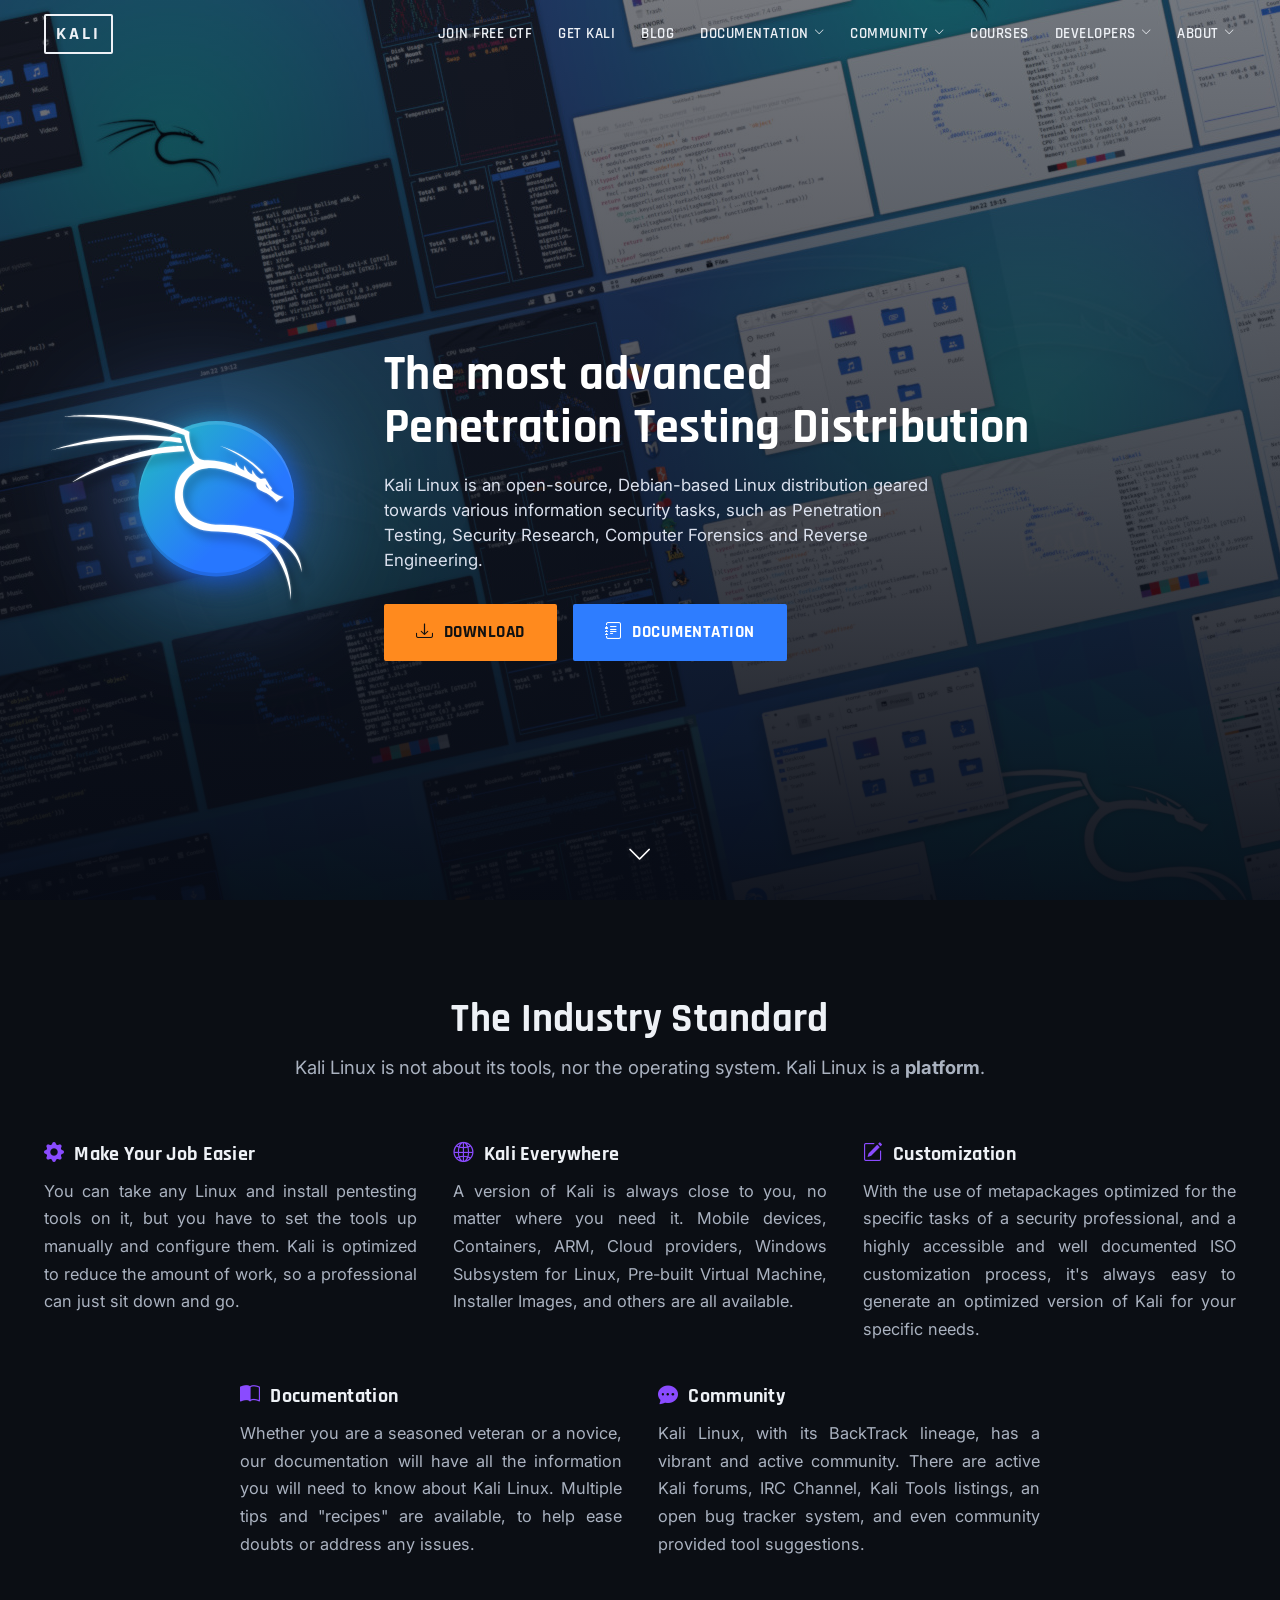
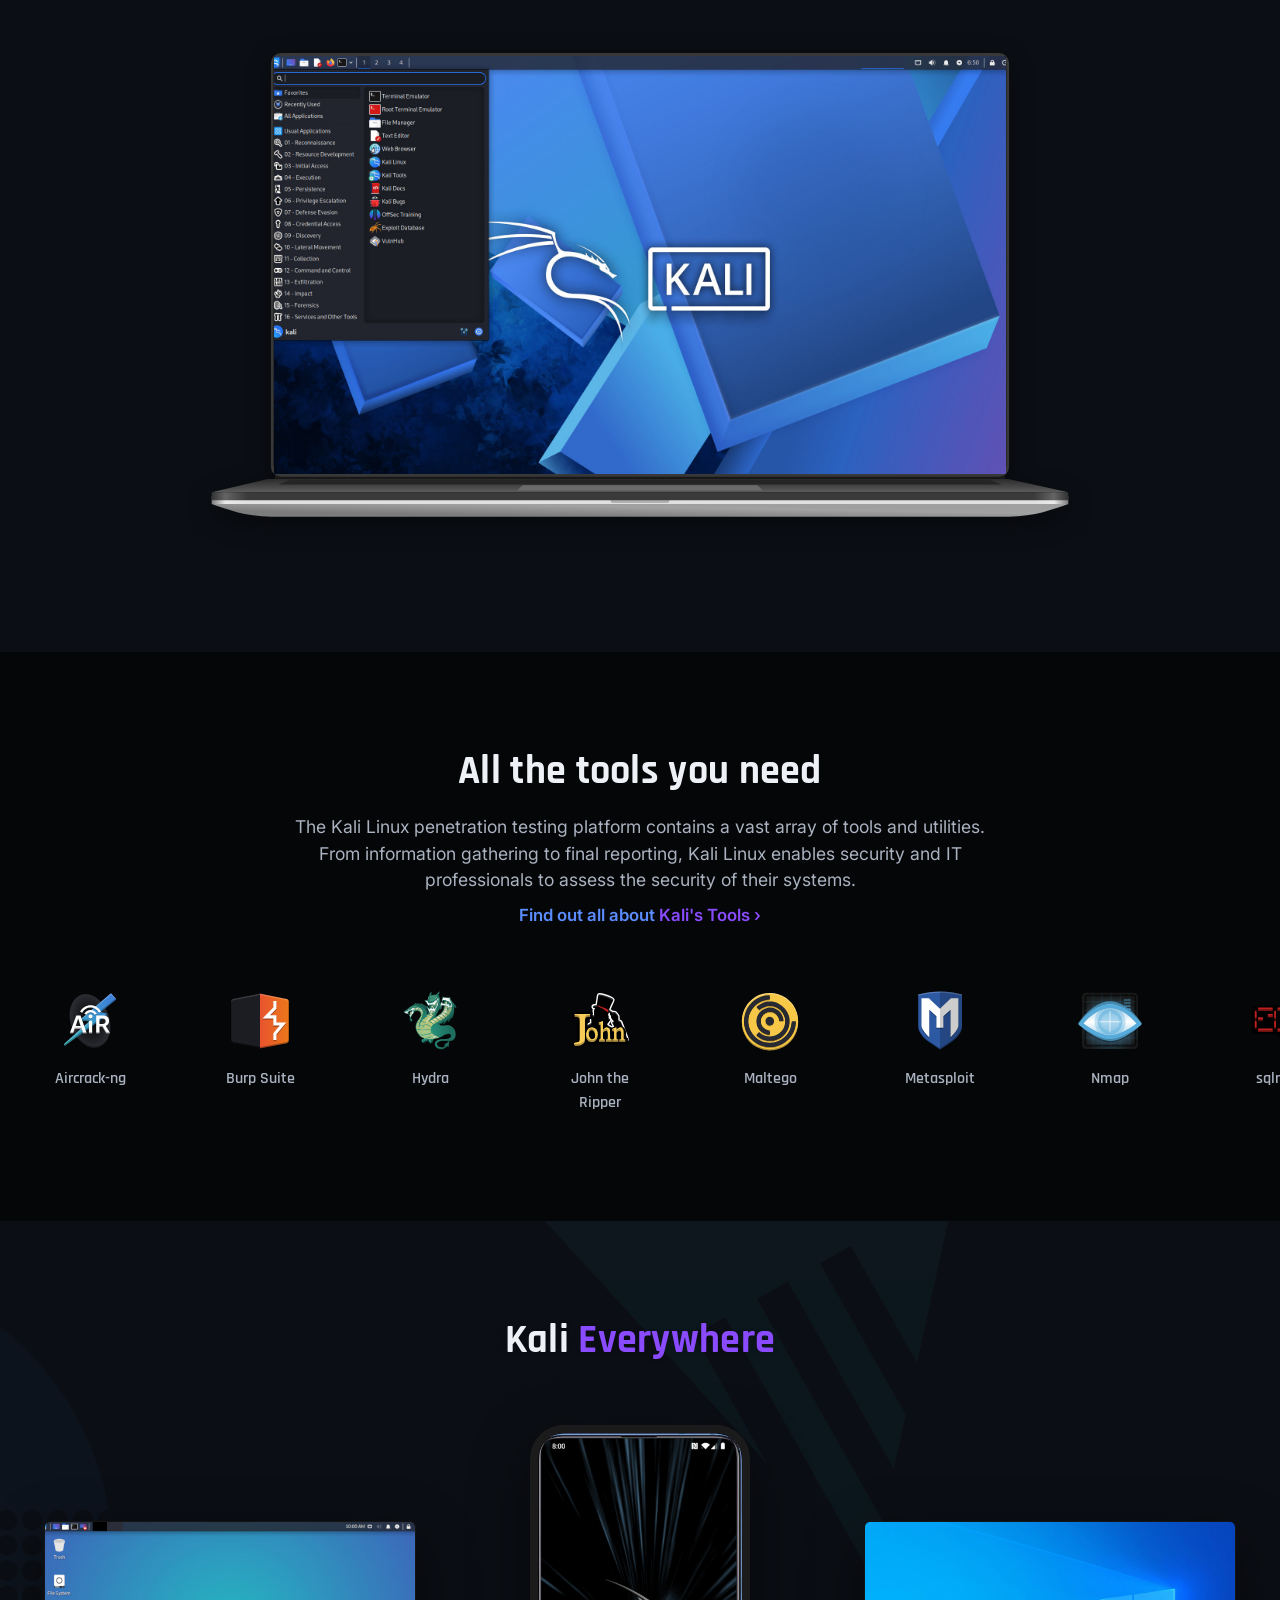
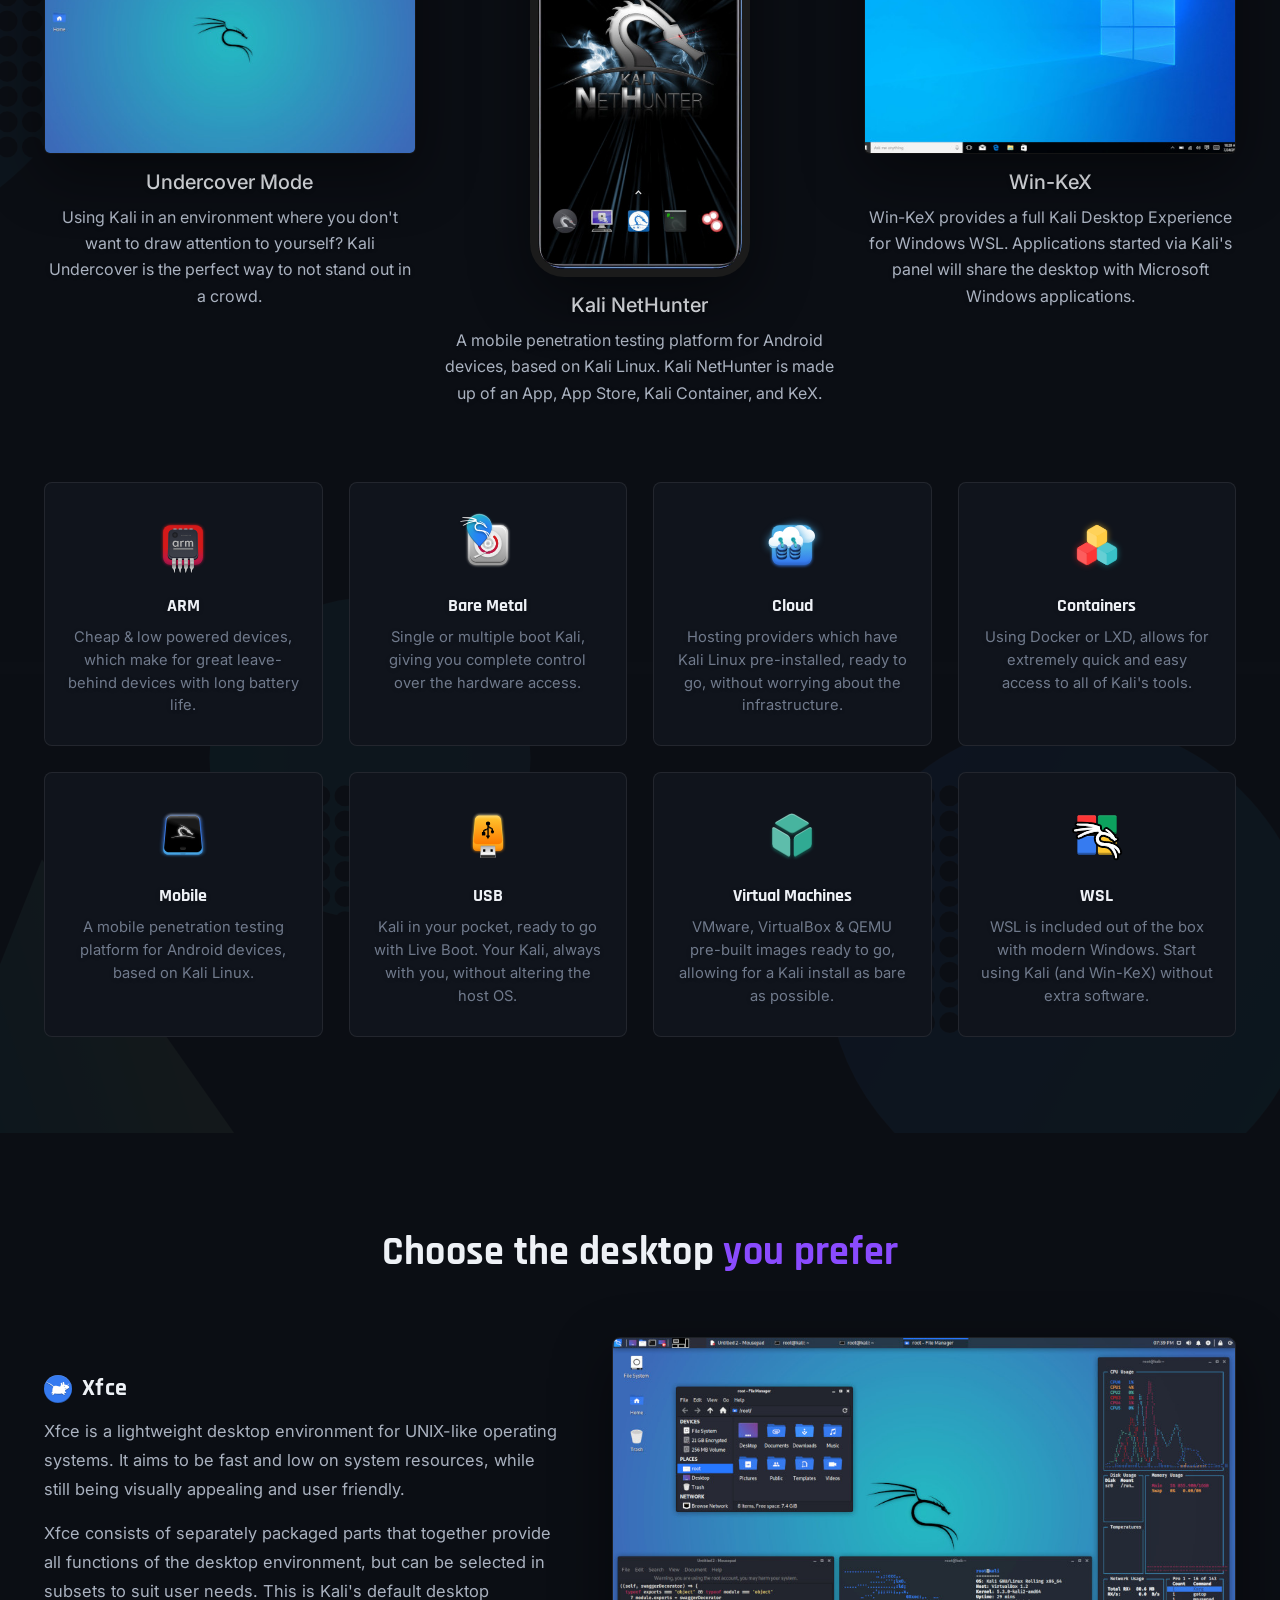
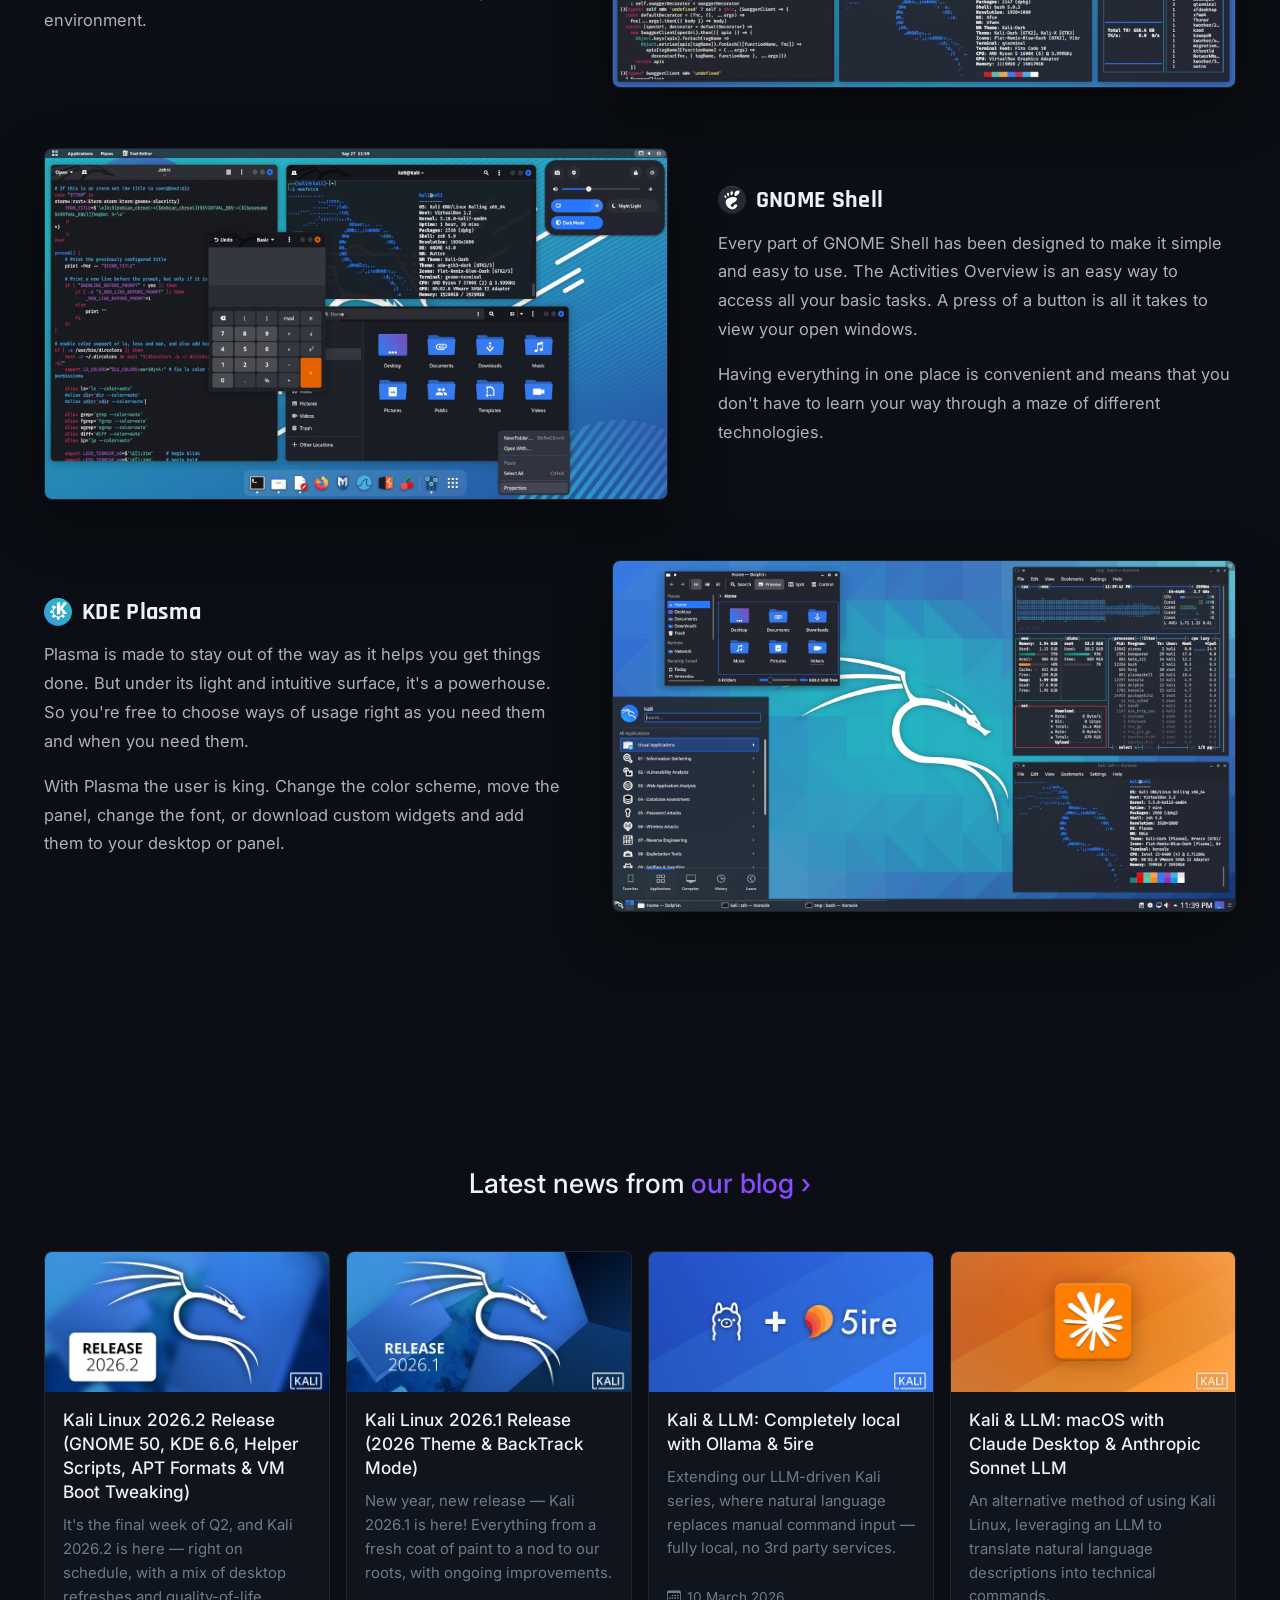
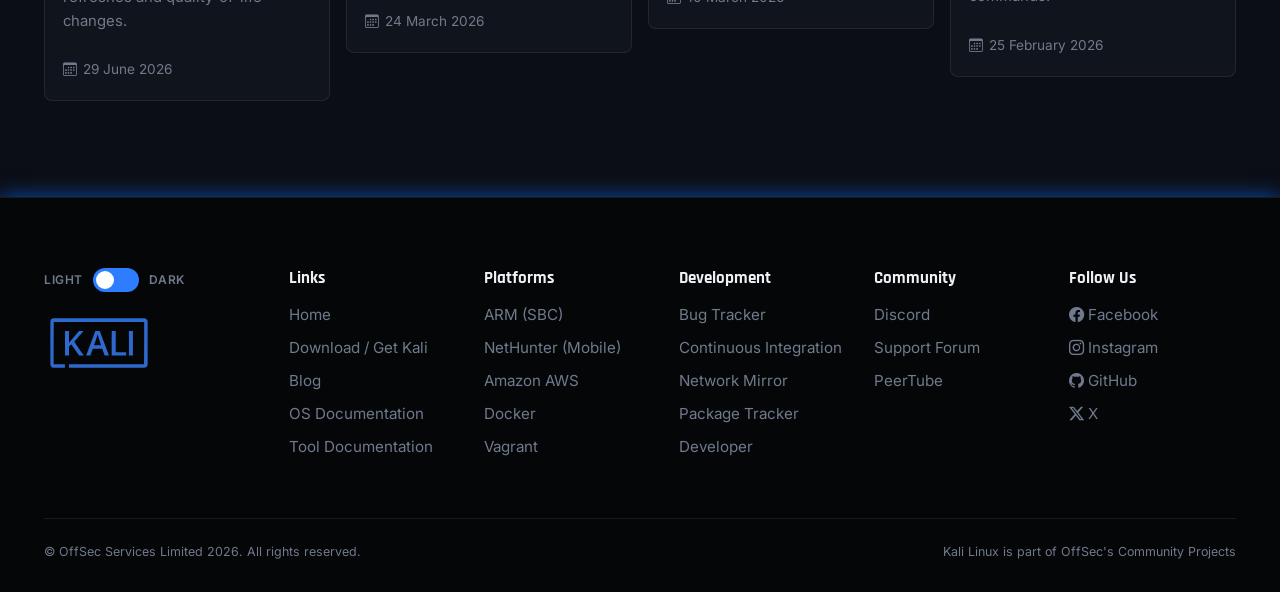
==== commit 4c7cf2da: "Add files via upload" ====
--- a/index.html
+++ b/index.html
@@ -25,7 +25,7 @@
   <div class="container-x">
     <a href="index.html" class="kali-logo">KALI</a>
 
-    <button class="navbar-toggle"><i class="bi bi-list"></i></button>
+    <button class="navbar-toggle" aria-label="Toggle navigation menu" aria-expanded="false"><i class="bi bi-list"></i></button>
 
     <div class="kali-nav-links">
       <a href="#">JOIN FREE CTF</a>
@@ -75,6 +75,7 @@
     </div>
   </div>
 </nav>
+<div class="nav-backdrop" id="navBackdrop"></div>
 
 <!-- =========================================================
      HERO SECTION — home-banner.jpg as bg + floating dragon logo
@@ -298,7 +299,7 @@
     <p class="blog-heading">Latest news from <a href="#" class="text-purple">our blog ›</a></p>
 
     <div class="row g-3">
-      <div class="col-6 col-lg-3">
+      <div class="col-12 col-sm-6 col-lg-3">
         <div class="blog-card">
           <img src="images/blog/blog-release-2026-2.jpg" alt="Kali 2026.2 Release">
           <div class="blog-card-body">
@@ -308,7 +309,7 @@
           </div>
         </div>
       </div>
-      <div class="col-6 col-lg-3">
+      <div class="col-12 col-sm-6 col-lg-3">
         <div class="blog-card">
           <img src="images/blog/blog-release-2026-1.jpg" alt="Kali 2026.1 Release">
           <div class="blog-card-body">
@@ -318,7 +319,7 @@
           </div>
         </div>
       </div>
-      <div class="col-6 col-lg-3">
+      <div class="col-12 col-sm-6 col-lg-3">
         <div class="blog-card">
           <img src="images/blog/blog-llm-ollama.jpg" alt="Kali & LLM Ollama & 5ire">
           <div class="blog-card-body">
@@ -328,7 +329,7 @@
           </div>
         </div>
       </div>
-      <div class="col-6 col-lg-3">
+      <div class="col-12 col-sm-6 col-lg-3">
         <div class="blog-card">
           <img src="images/blog/blog-llm-claude.jpg" alt="Kali & LLM Claude Desktop">
           <div class="blog-card-body">
--- a/css/style.css
+++ b/css/style.css
@@ -275,8 +275,12 @@
   background: none;
   border: 0;
   color: var(--text-1);
-  font-size: 1.4rem;
+  font-size: 1.6rem;
   margin-left: auto;
+  position: relative;
+  z-index: 1200;
+  line-height: 1;
+  padding: 4px;
 }
 
 @media(max-width:1100px) {
@@ -286,6 +290,7 @@
     right: -320px;
     height: 100vh;
     width: 290px;
+    z-index: 1100;
     background: var(--bg-2);
     flex-direction: column;
     align-items: flex-start;
@@ -302,8 +307,9 @@
 
   .kali-nav-links a {
     width: 100%;
-    padding: 10px 0;
+    padding: 12px 0;
     border-bottom: 1px solid var(--border);
+    font-size: 1.05rem;
   }
 
   .nav-drop-menu {
@@ -457,16 +463,16 @@
 
 .standard-heading {
   text-align: center;
-  font-size: 2.1rem;
-  margin-bottom: 8px;
+  font-size: 2.5rem;
+  margin-bottom: 10px;
 }
 
 .standard-sub {
   text-align: center;
   color: var(--text-2);
-  max-width: 720px;
+  max-width: 760px;
   margin: 0 auto 60px;
-  font-size: 1.05rem;
+  font-size: 1.15rem;
 }
 
 .standard-grid-top {
@@ -488,8 +494,8 @@
   display: flex;
   align-items: center;
   gap: 10px;
-  font-size: 1.05rem;
-  margin-bottom: 10px;
+  font-size: 1.25rem;
+  margin-bottom: 12px;
   color: var(--text-1);
 }
 
@@ -499,10 +505,10 @@
 
 .std-item p {
   color: var(--text-2);
-  font-size: .92rem;
-  line-height: 1.6;
+  font-size: 1.02rem;
+  line-height: 1.7;
+  margin: 0;
   text-align: justify;
-  margin: 0;
 }
 
 @media(max-width:900px) {
@@ -569,20 +575,22 @@
 }
 
 .tools-section h2 {
-  font-size: 2rem;
+  font-size: 2.5rem;
   margin-bottom: 18px;
 }
 
 .tools-section p.lead-text {
   color: var(--text-2);
-  max-width: 700px;
+  max-width: 720px;
   margin: 0 auto 10px;
+  font-size: 1.1rem;
 }
 
 .tools-cta {
   display: inline-block;
   margin-bottom: 50px;
   font-weight: 600;
+  font-size: 1.05rem;
 }
 
 .tools-track-outer {
@@ -622,7 +630,7 @@
 
 .tool-item span {
   color: var(--text-2);
-  font-size: .85rem;
+  font-size: 1rem;
   font-family: 'Rajdhani', sans-serif;
   font-weight: 600;
 }
@@ -631,15 +639,15 @@
    KALI EVERYWHERE
    ========================================================================== */
 .everywhere-section {
-background: url(/images/neon-background.svg);
-  background-size: cover;
+  background: url(/images/neon-background.svg);
+    background-size: cover;
     background-position: 50%;
     text-shadow: 0 1px 5px rgba(0, 0, 0, .2);
 }
 
 .everywhere-heading {
   text-align: center;
-  font-size: 2.1rem;
+  font-size: 2.5rem;
   margin-bottom: 60px;
 }
 
@@ -657,13 +665,13 @@
 
 .everywhere-side h5 {
   margin: 16px 0 10px;
-  font-size: 1.1rem;
+  font-size: 1.25rem;
 }
 
 .everywhere-side p {
   color: var(--text-2);
-  font-size: .88rem;
-  line-height: 1.6;
+  font-size: 1rem;
+  line-height: 1.65;
 }
 
 .everywhere-frame {
@@ -736,7 +744,7 @@
   background: var(--bg-2);
   border: 1px solid var(--border);
   border-radius: 8px;
-  padding: 24px 20px;
+  padding: 28px 22px;
   text-align: center;
   transition: transform .22s ease, border-color .22s ease;
 }
@@ -747,29 +755,34 @@
 }
 
 .platform-card img {
-  width: 46px;
-  height: 46px;
-  margin: 0 auto 14px;
+  width: 68px;
+  height: 68px;
+  margin: 0 auto 16px;
 }
 
 .platform-card h6 {
   font-family: 'Rajdhani', sans-serif;
   font-weight: 700;
-  margin-bottom: 8px;
-  font-size: 1rem;
+  margin-bottom: 9px;
+  font-size: 1.15rem;
 }
 
 .platform-card p {
   color: var(--text-3);
-  font-size: .78rem;
-  line-height: 1.5;
-  text-align: justify;
+  font-size: .92rem;
+  line-height: 1.55;
   margin: 0;
 }
 
 @media(max-width:900px) {
   .platform-grid {
     grid-template-columns: repeat(2, 1fr);
+  }
+}
+
+@media(max-width:560px) {
+  .platform-grid {
+    grid-template-columns: 1fr;
   }
 }
 
@@ -782,7 +795,7 @@
 
 .desktop-heading {
   text-align: center;
-  font-size: 2.1rem;
+  font-size: 2.5rem;
   margin-bottom: 60px;
 }
 
@@ -805,7 +818,7 @@
   display: flex;
   align-items: center;
   gap: 10px;
-  font-size: 1.3rem;
+  font-size: 1.5rem;
   margin-bottom: 14px;
 }
 
@@ -816,8 +829,8 @@
 
 .desktop-text p {
   color: var(--text-2);
-  font-size: .92rem;
-  line-height: 1.7;
+  font-size: 1.03rem;
+  line-height: 1.75;
 }
 
 .desktop-shot {
@@ -846,7 +859,7 @@
 .blog-heading {
   text-align: center;
   margin-bottom: 46px;
-  font-size: 1.5rem;
+  font-size: 1.7rem;
   font-weight: 500;
   color: var(--text-1);
 }
@@ -886,7 +899,7 @@
 }
 
 .blog-card-body h6 {
-  font-size: .95rem;
+  font-size: 1.08rem;
   margin-bottom: 10px;
   line-height: 1.4;
 }
@@ -901,14 +914,14 @@
 
 .blog-card-body p {
   color: var(--text-3);
-  font-size: .8rem;
-  line-height: 1.55;
+  font-size: .93rem;
+  line-height: 1.6;
   flex: 1;
 }
 
 .blog-date {
   color: var(--text-3);
-  font-size: .75rem;
+  font-size: .85rem;
   margin-top: 10px;
   display: flex;
   align-items: center;
@@ -934,7 +947,7 @@
   background: var(--bg-0);
   border-top: 1px solid var(--border);
   padding: 70px 0 30px;
-  box-shadow: 0 0 20px rgb(10, 48, 237);
+   box-shadow: 0 0 20px rgba(10, 101, 237, 0.744);
 }
 
 .footer-grid {
@@ -949,13 +962,13 @@
   font-weight: 700;
   color: var(--text-1);
   margin-bottom: 16px;
-  font-size: .95rem;
+  font-size: 1.08rem;
 }
 
 .footer-col a {
   display: block;
   color: var(--text-3);
-  font-size: .83rem;
+  font-size: .95rem;
   margin-bottom: 10px;
 }
 
@@ -1033,6 +1046,7 @@
   gap: 12px;
   color: var(--text-3);
   font-size: .78rem;
+ 
 }
 
 @media(max-width:900px) {
@@ -1116,4 +1130,29 @@
 
 .back-to-top:hover {
   transform: translateY(-4px);
+}
+
+/* ==========================================================================
+   MOBILE NAV BACKDROP — dims the page behind the sliding menu; tapping it
+   closes the menu (handled in script.js)
+   ========================================================================== */
+.nav-backdrop {
+  position: fixed;
+  inset: 0;
+  background: rgba(0, 0, 0, .55);
+  z-index: 1090;
+  opacity: 0;
+  pointer-events: none;
+  transition: opacity .3s ease;
+}
+
+.nav-backdrop.show {
+  opacity: 1;
+  pointer-events: auto;
+}
+
+@media(min-width:1101px) {
+  .nav-backdrop {
+    display: none;
+  }
 }
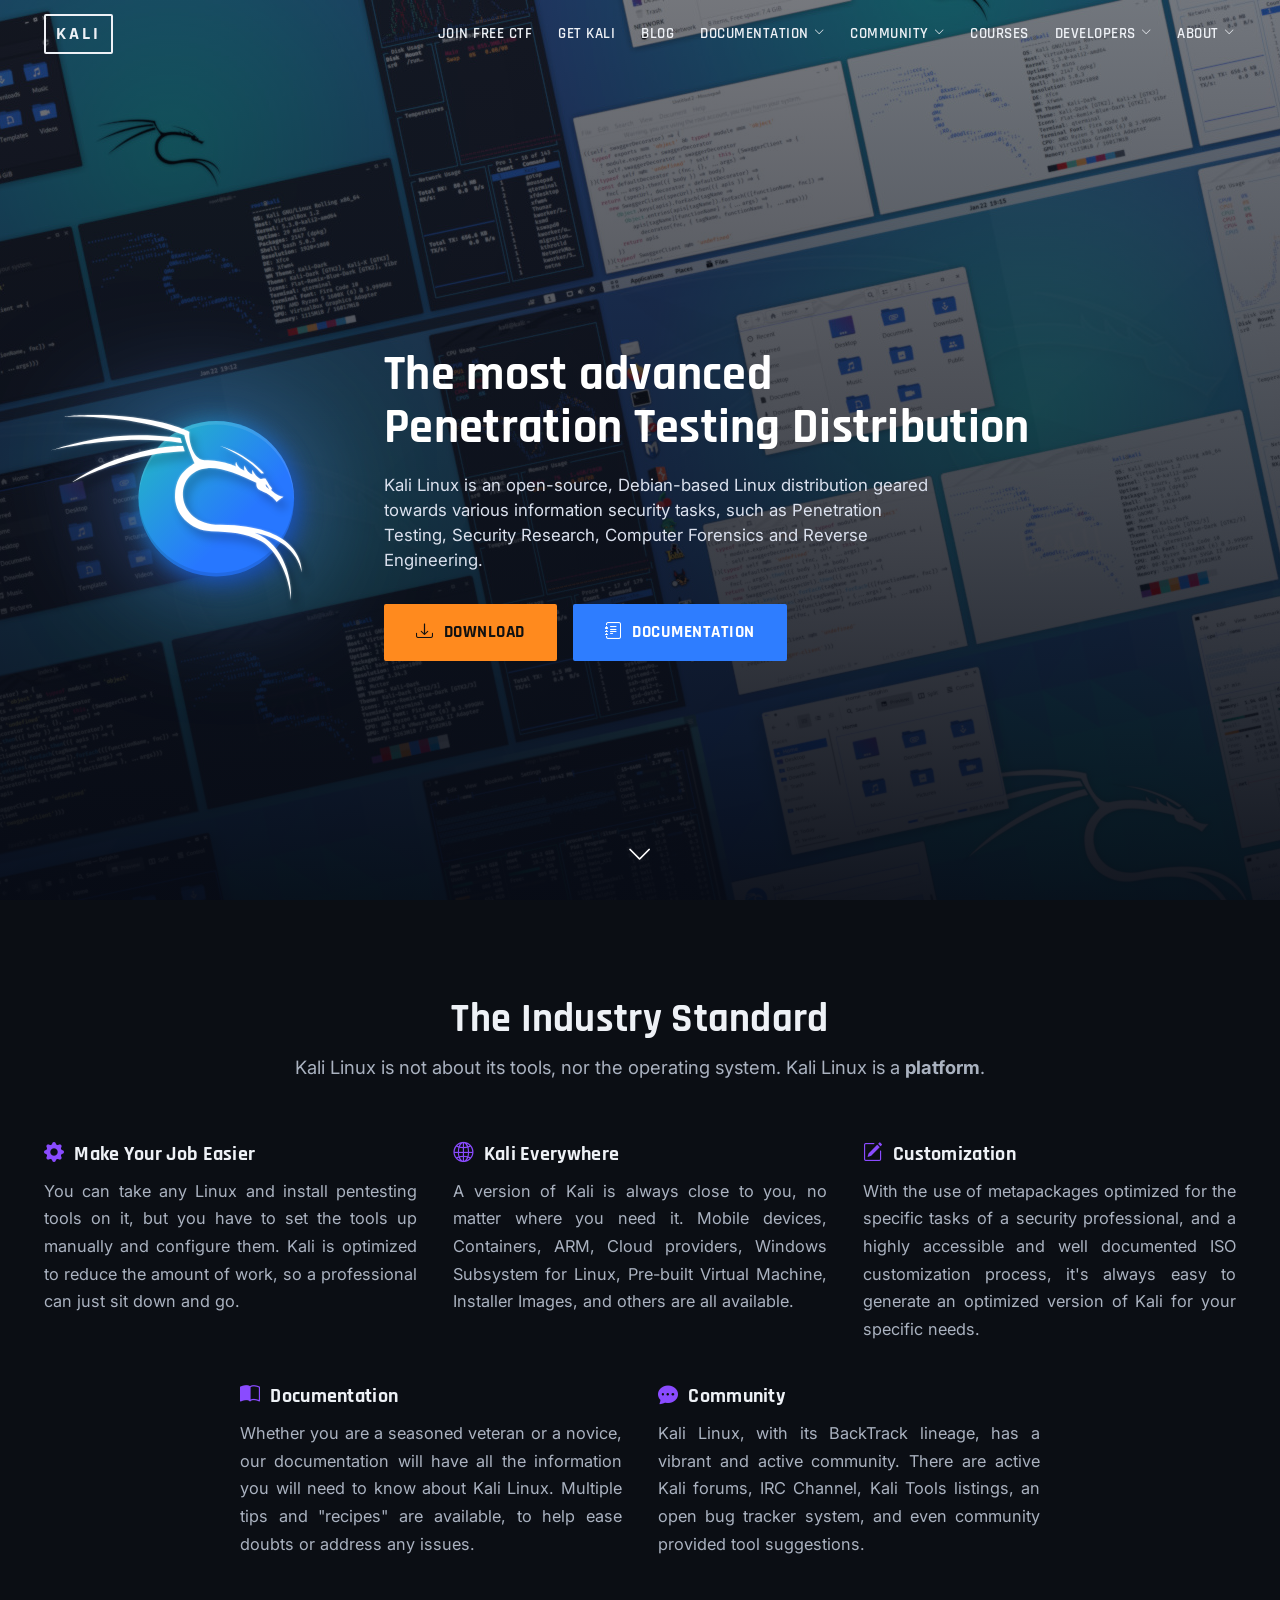
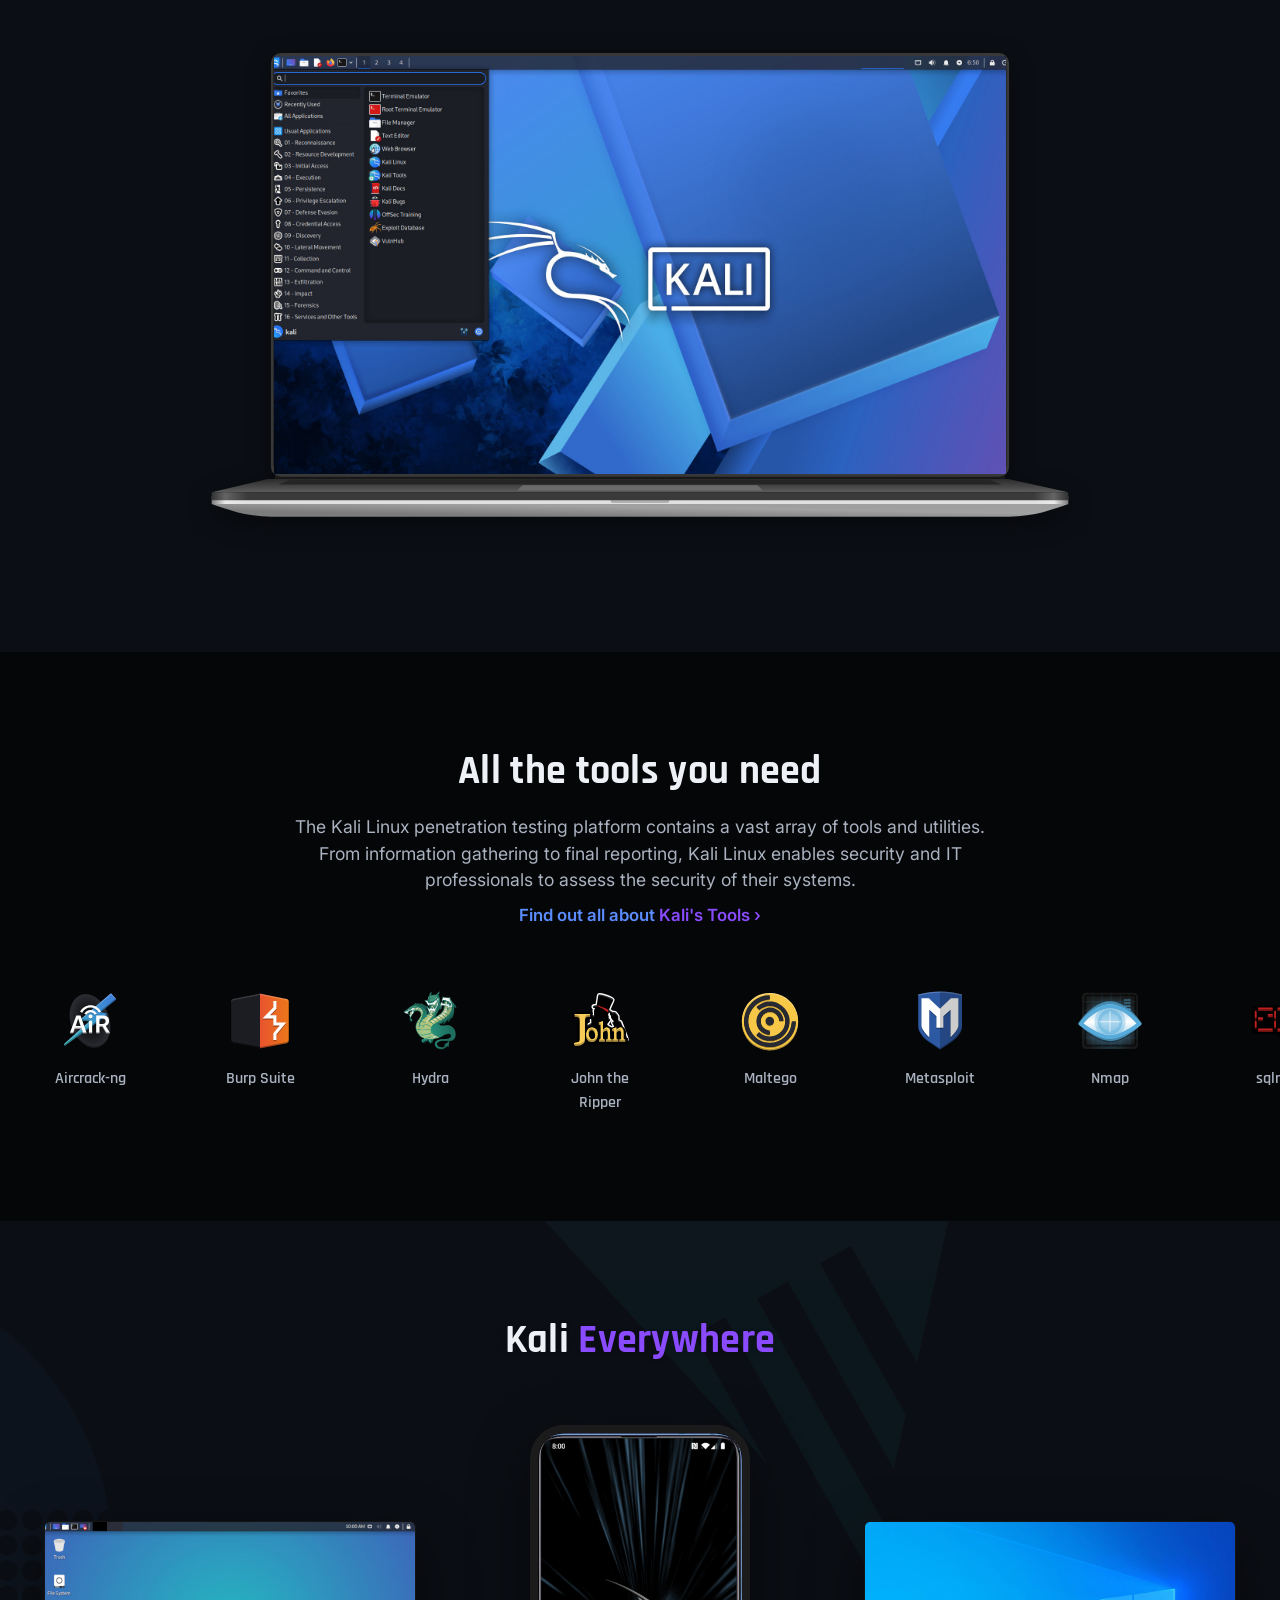
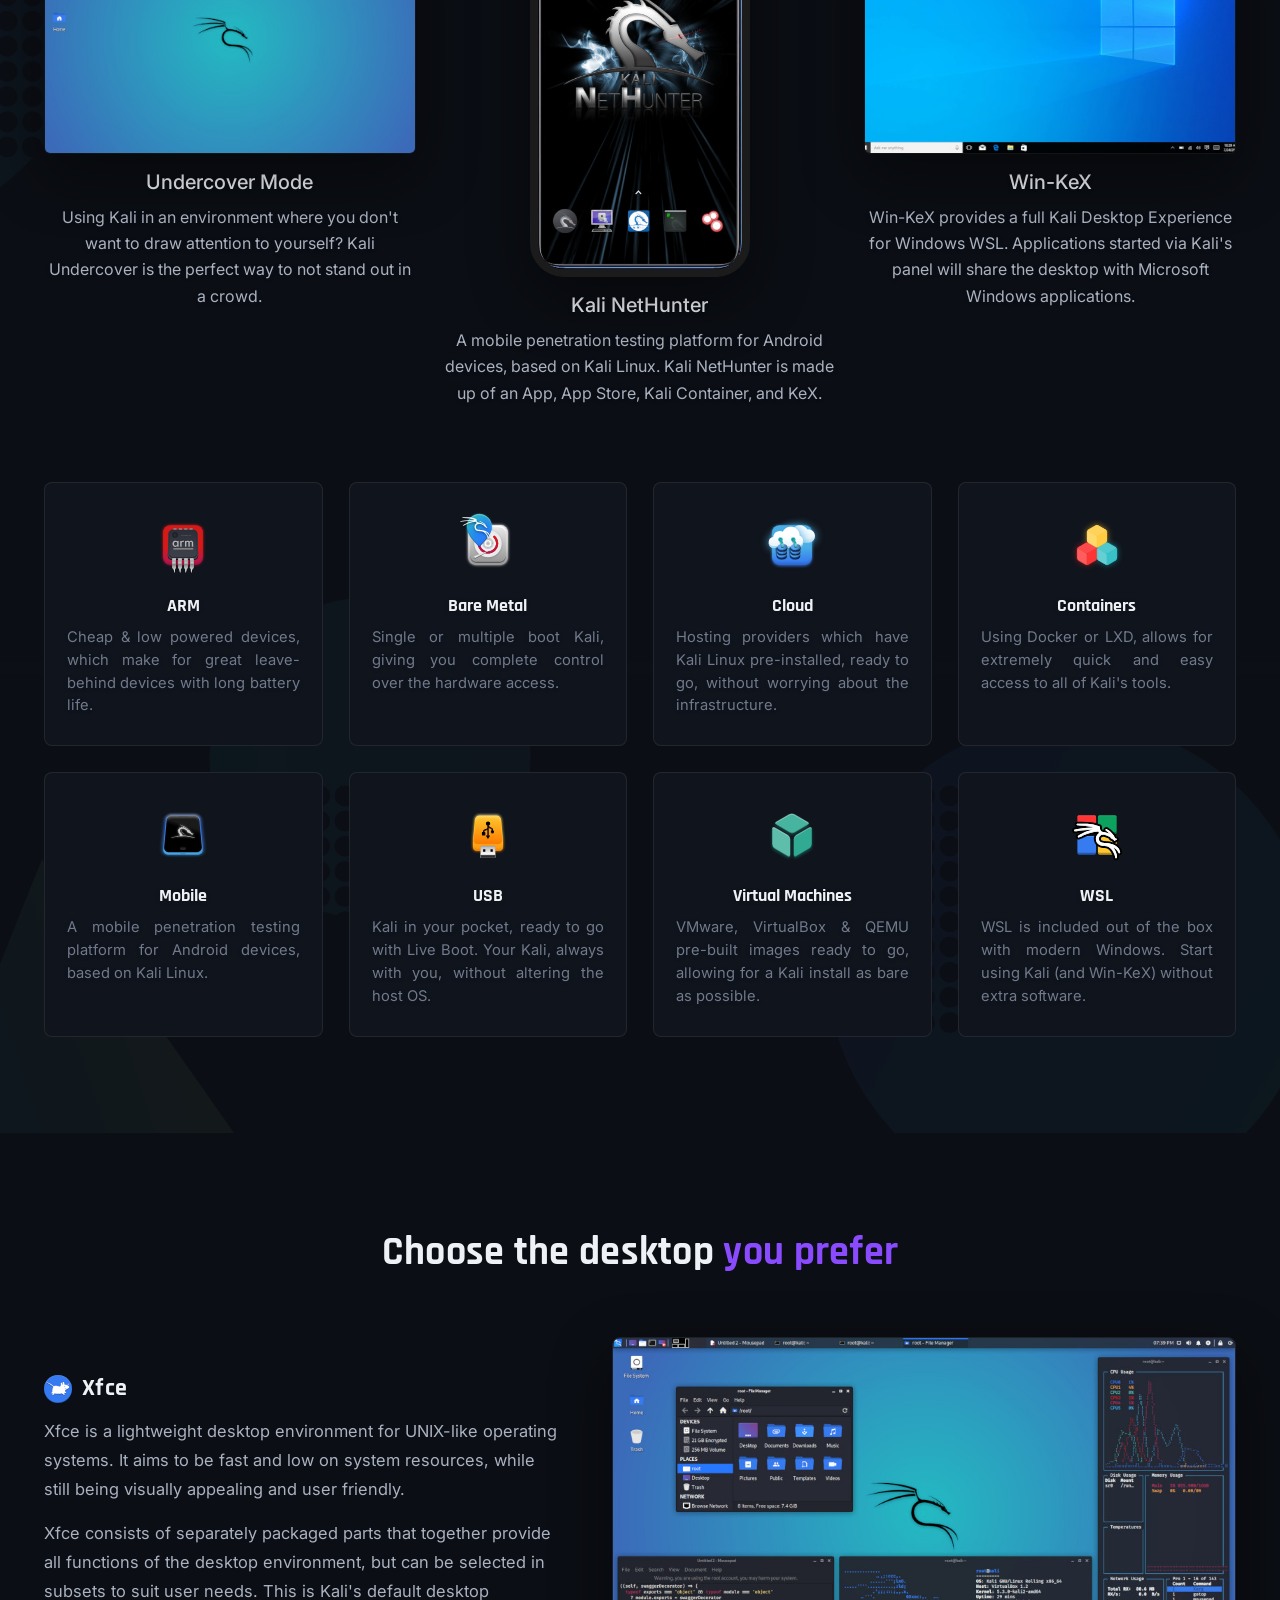
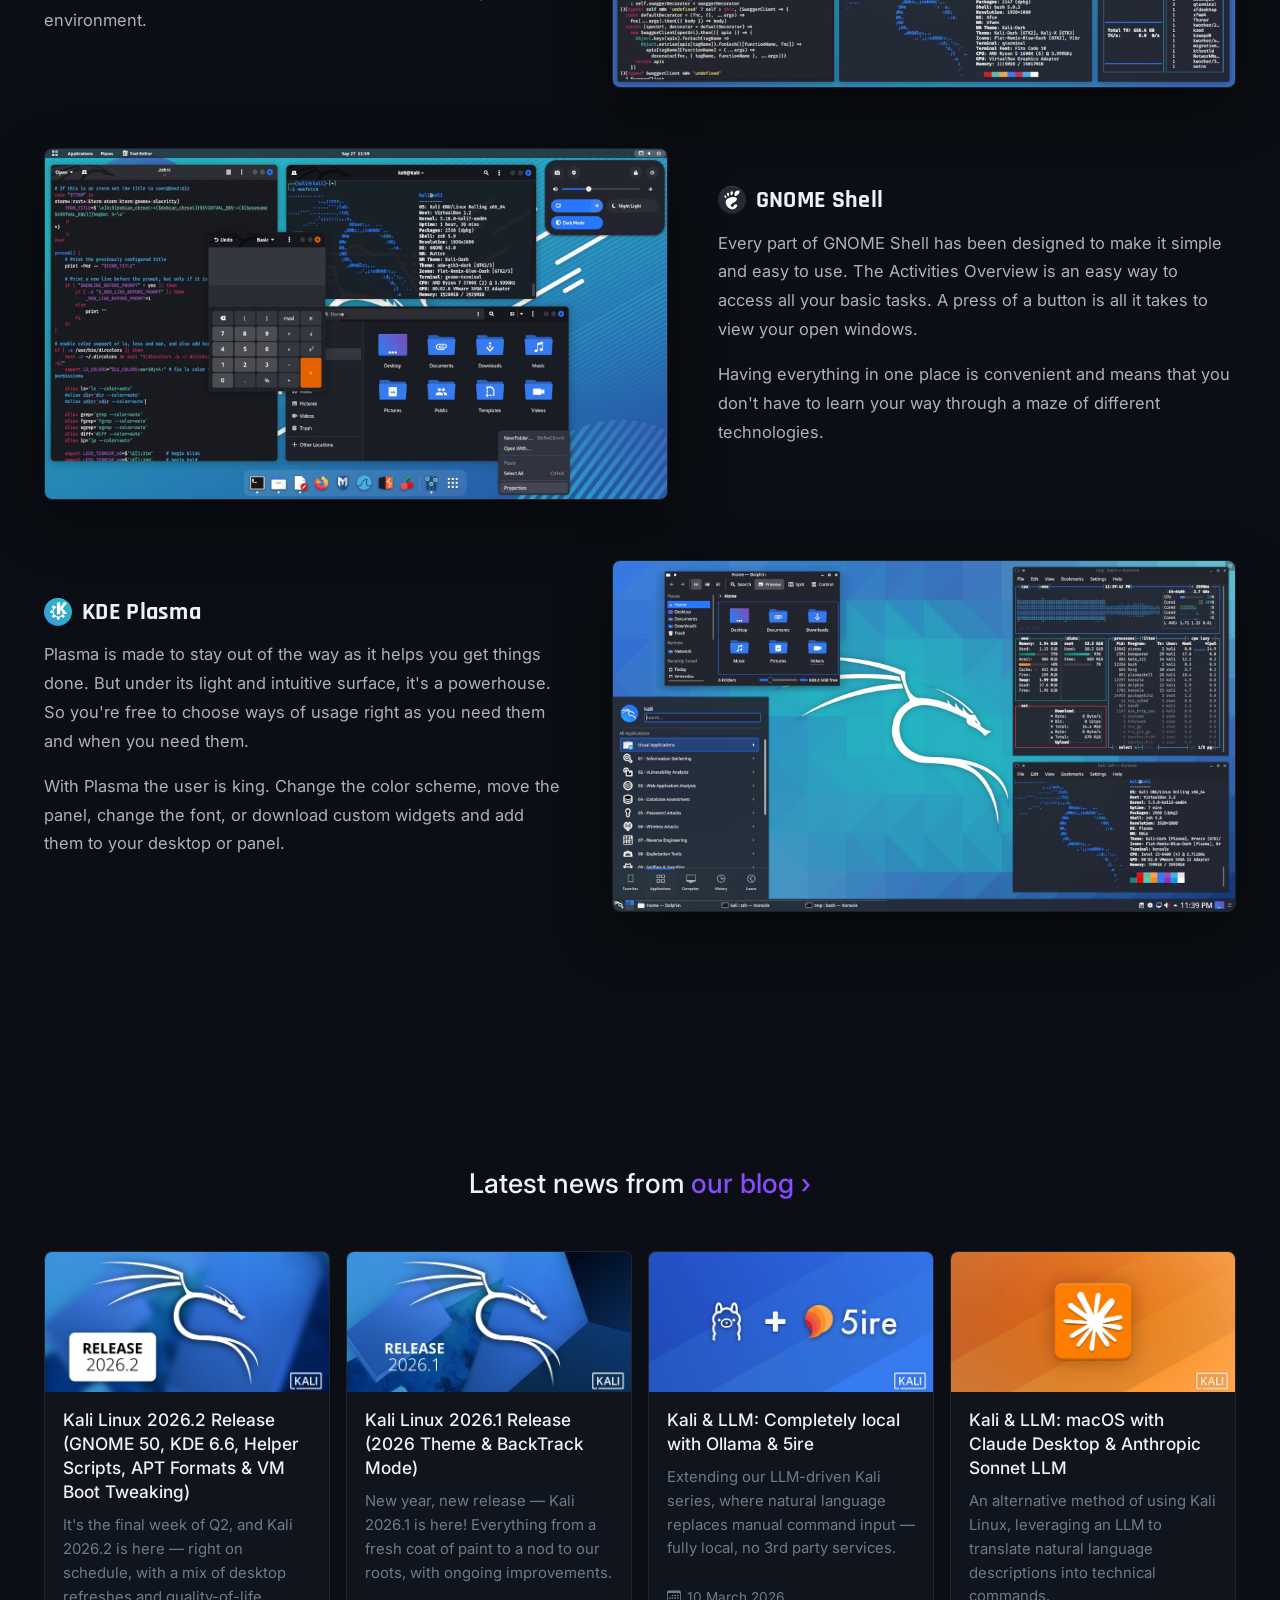
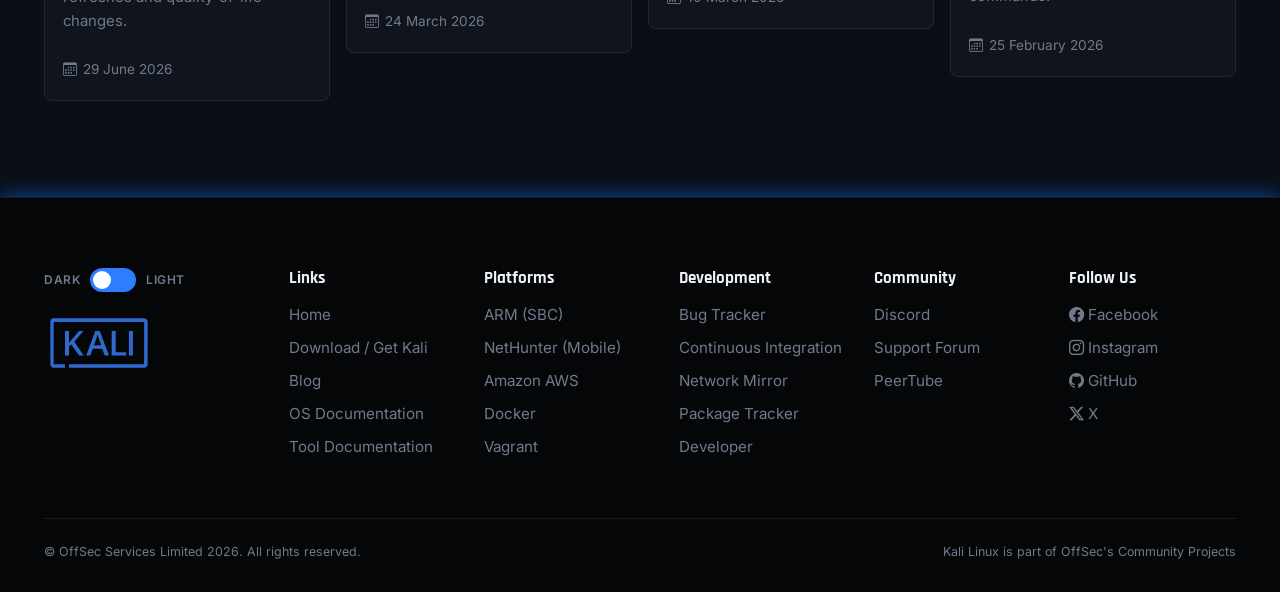
==== commit 67c3f651: "Update index.html" ====
--- a/index.html
+++ b/index.html
@@ -351,12 +351,12 @@
     <div class="footer-grid">
       <div class="footer-col footer-col-brand">
         <div class="theme-switch-row">
-          <span>LIGHT</span>
+          <span>DARK</span>
           <label class="switch">
             <input type="checkbox" id="themeToggle">
             <span class="slider"></span>
           </label>
-          <span>DARK</span>
+          <span>LIGHT</span>
         </div>
         <img src="images/kali-logo.svg" alt="Kali Linux" style="width:110px;opacity:.85">
       </div>
--- a/css/style.css
+++ b/css/style.css
@@ -772,6 +772,7 @@
   font-size: .92rem;
   line-height: 1.55;
   margin: 0;
+  text-align: justify;
 }
 
 @media(max-width:900px) {
